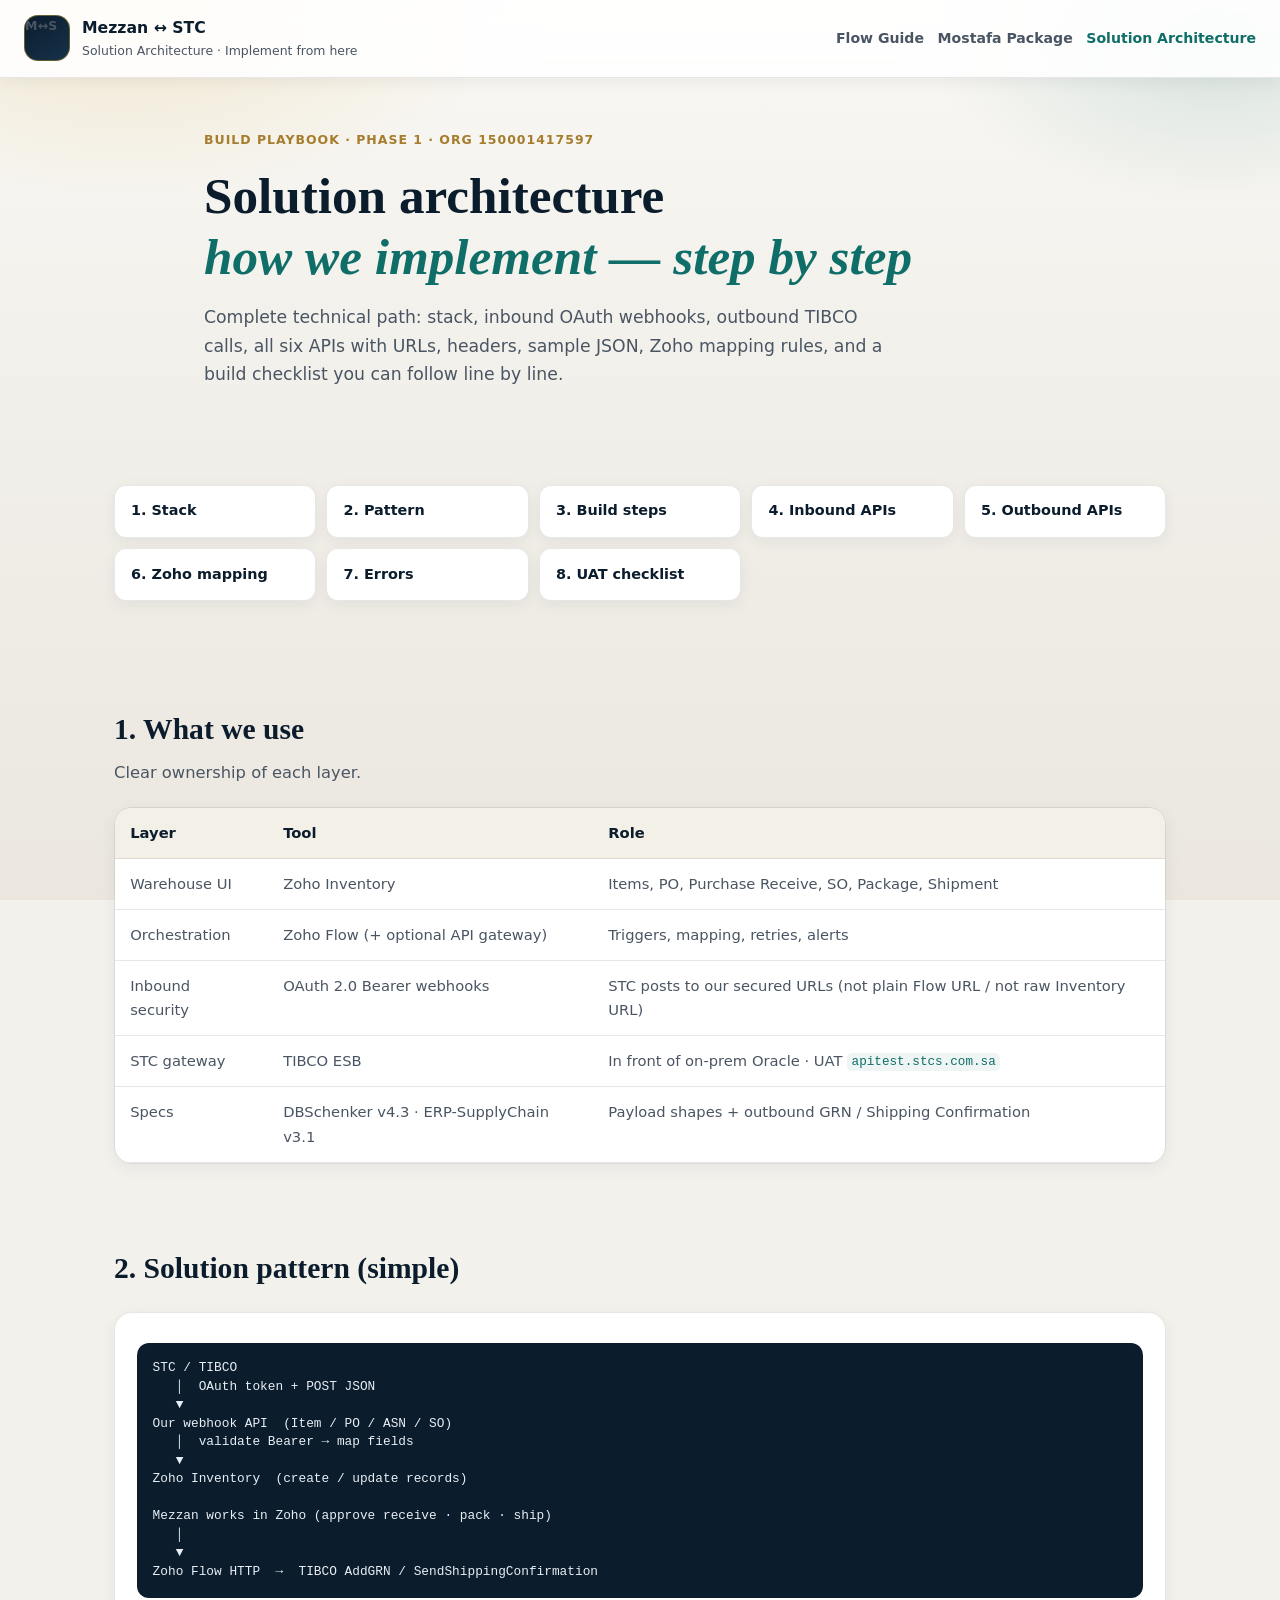
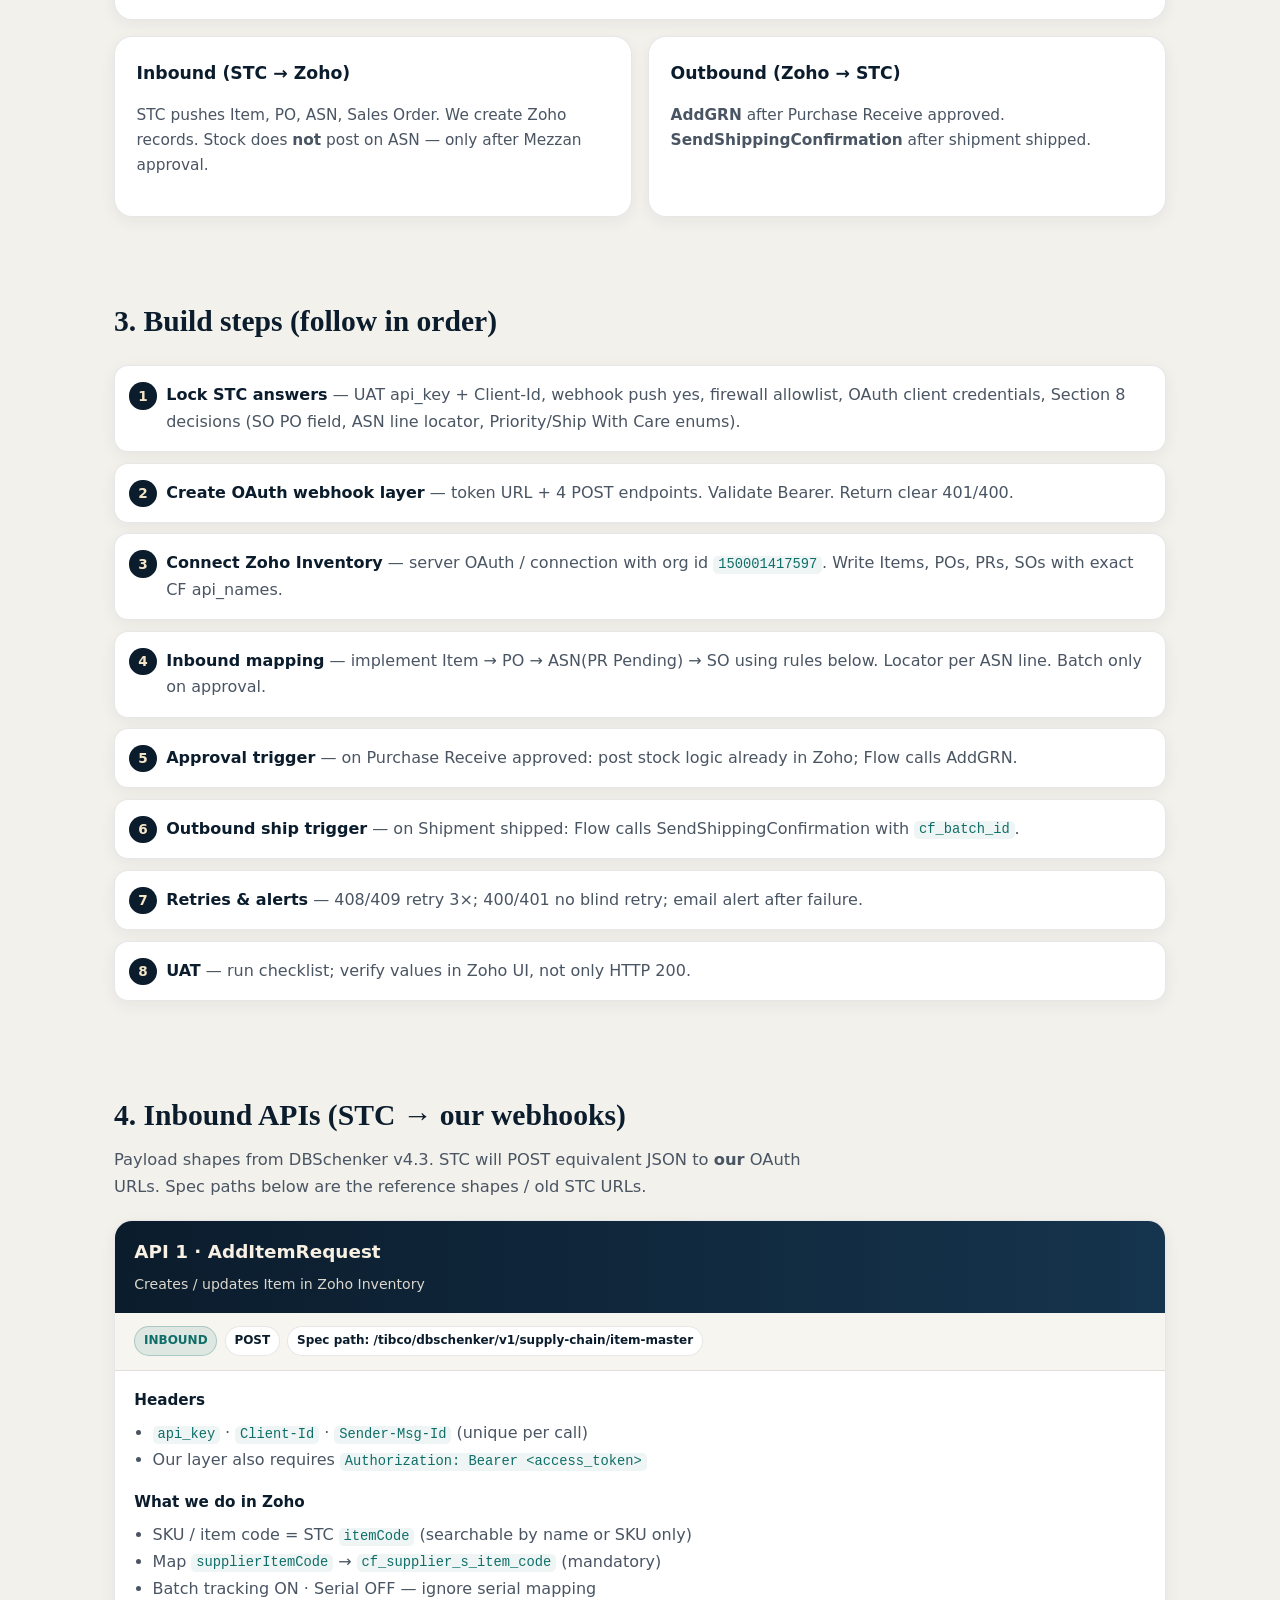
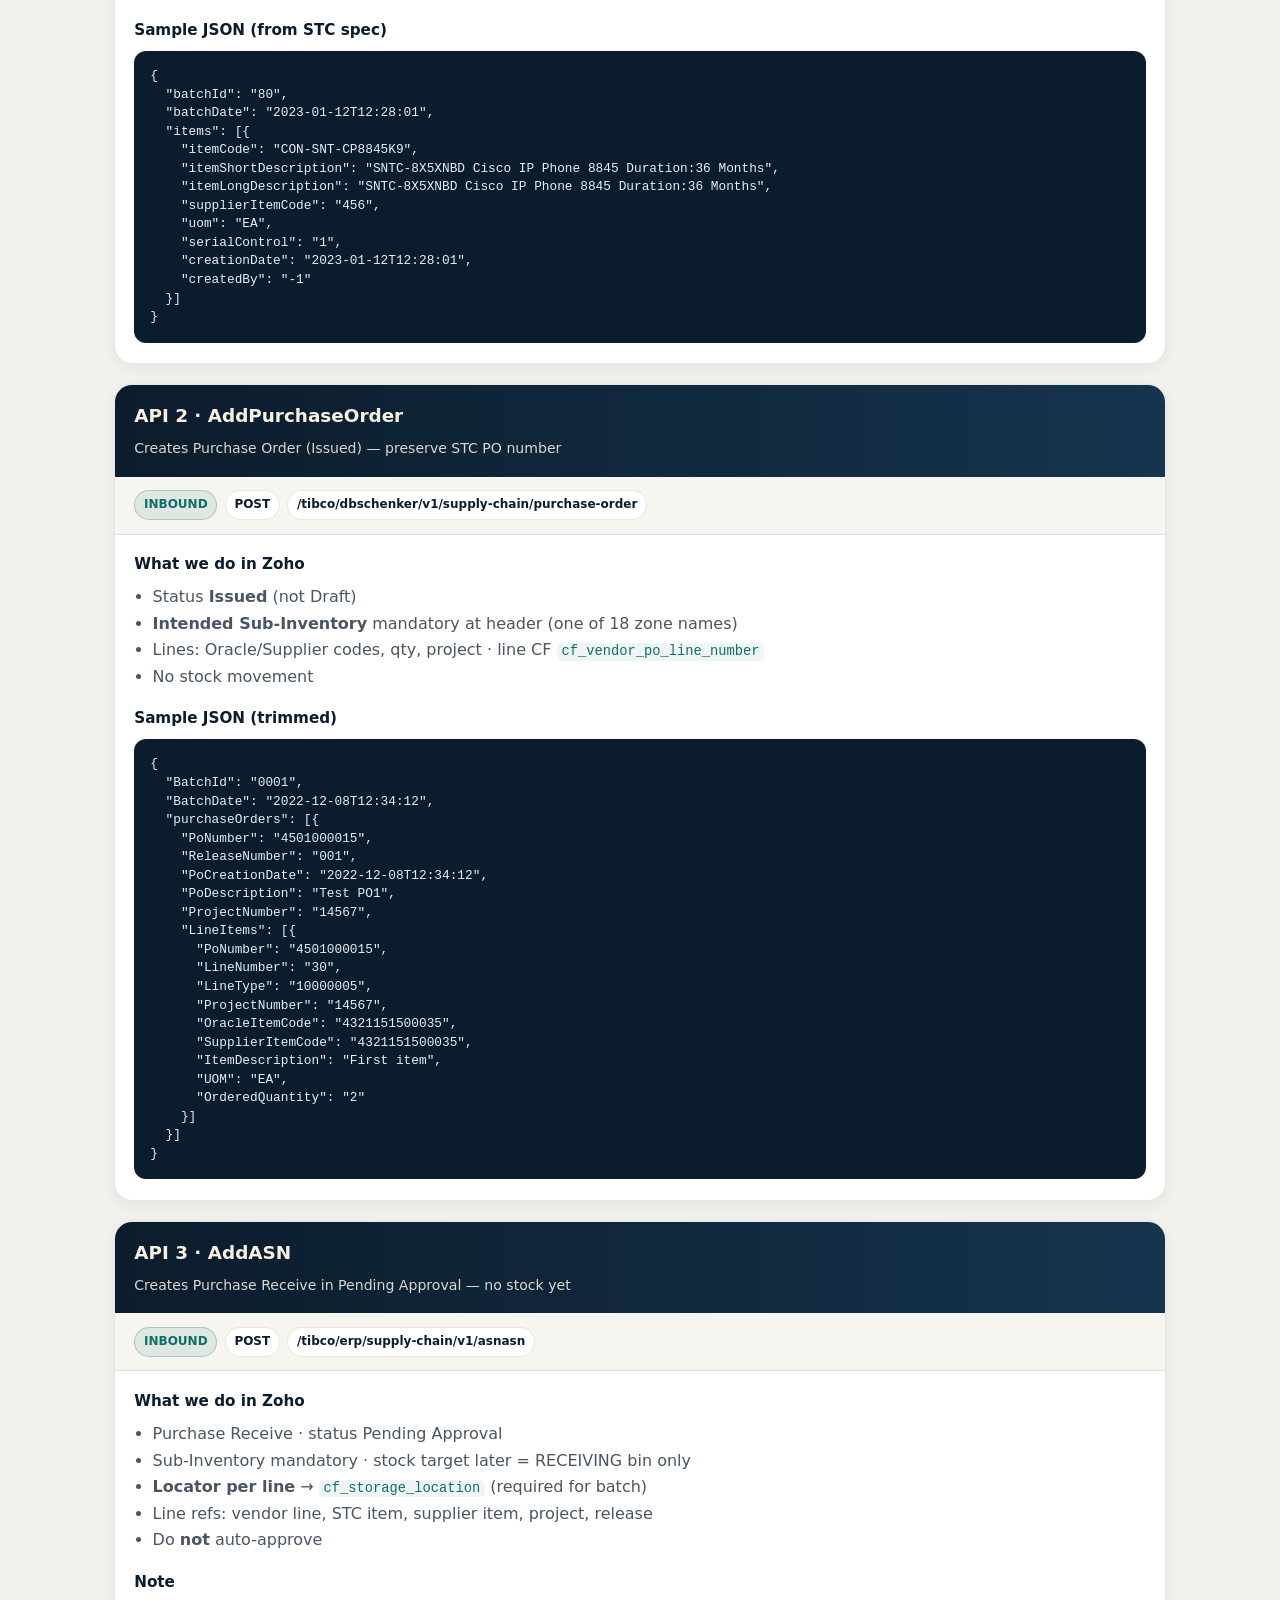
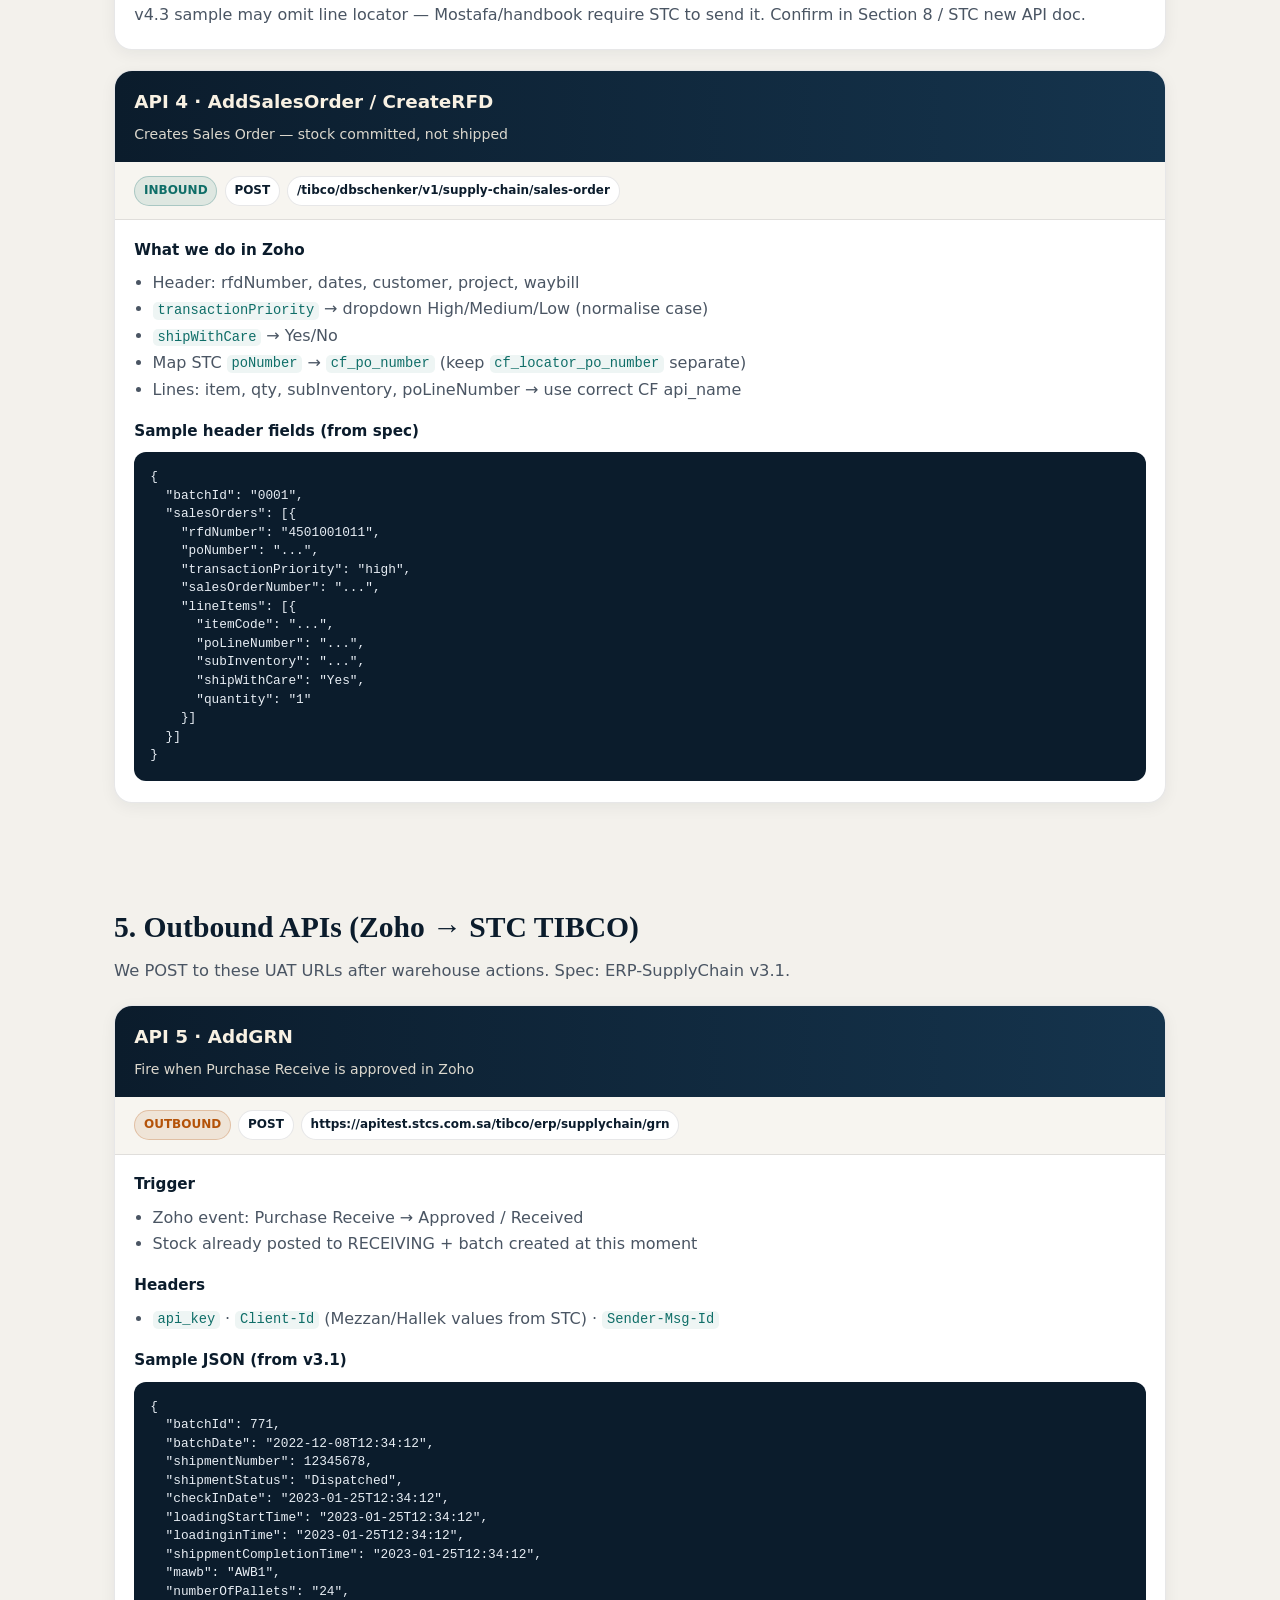
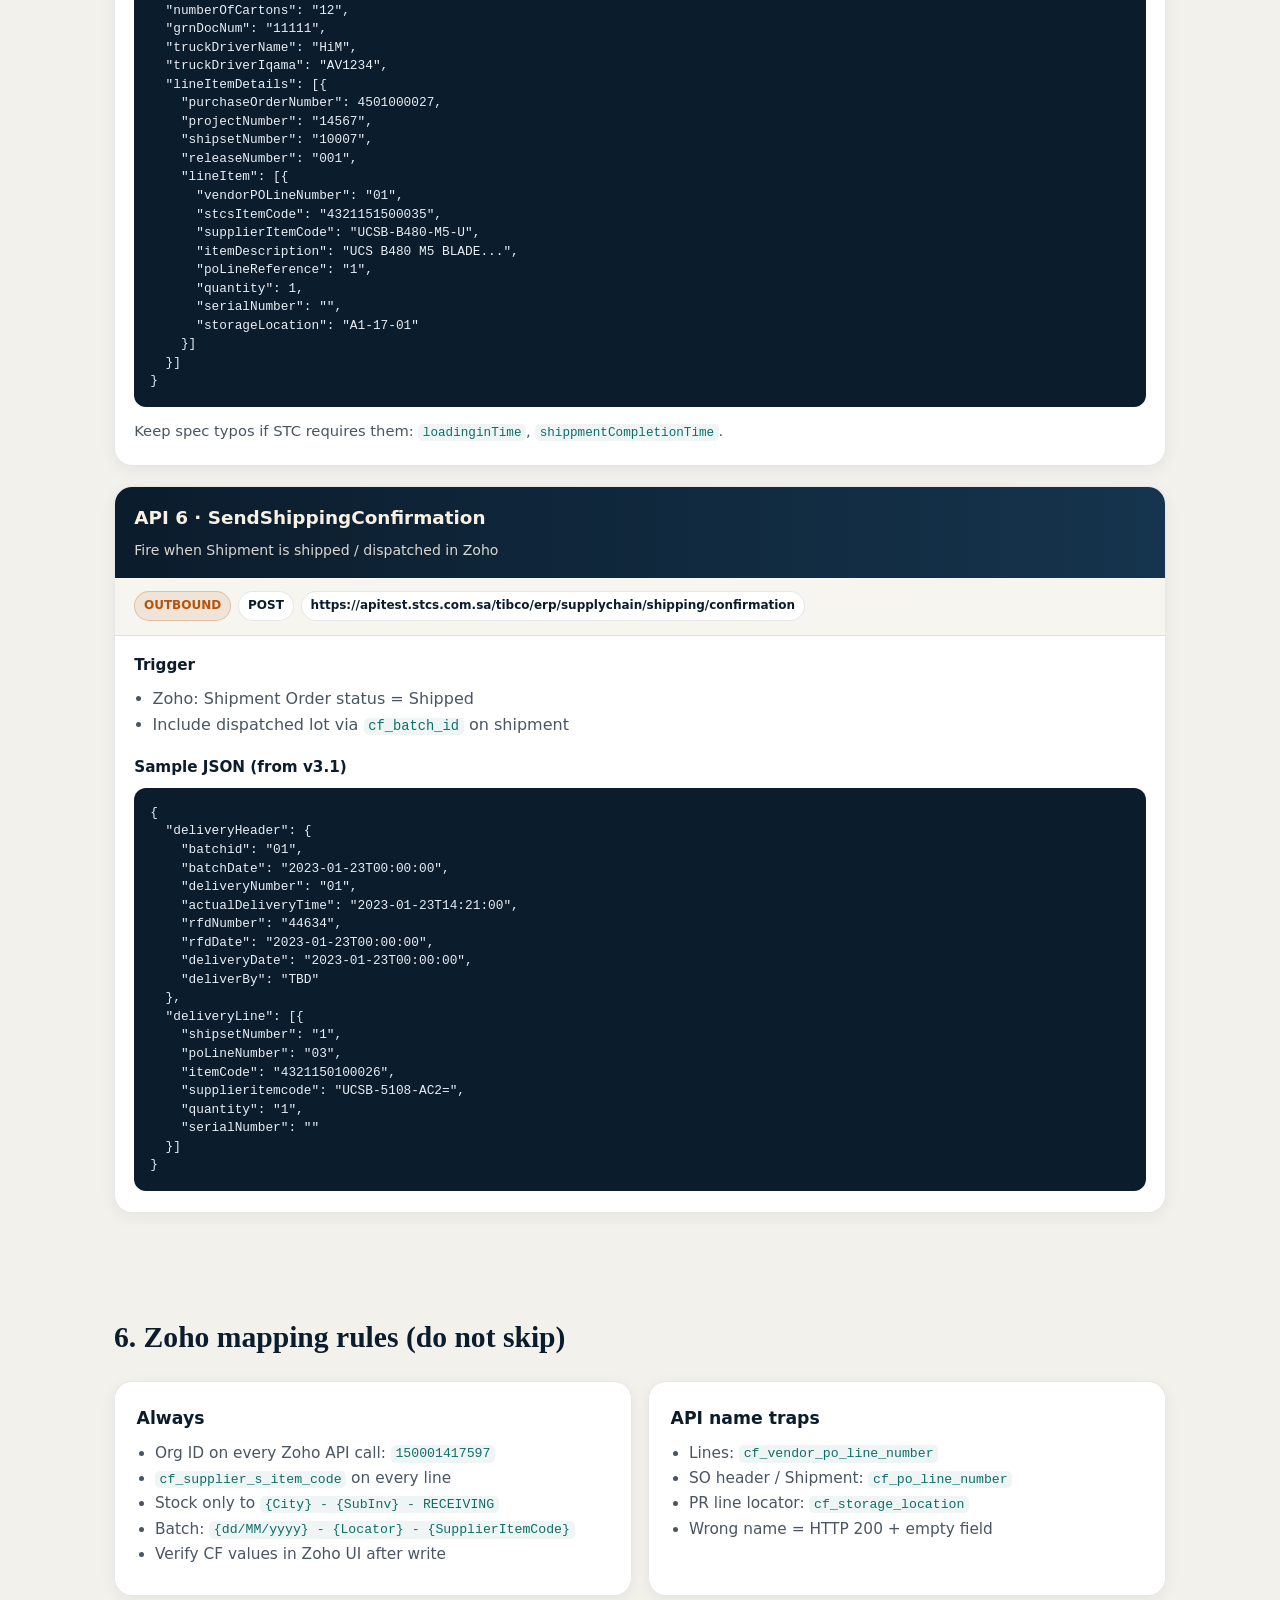
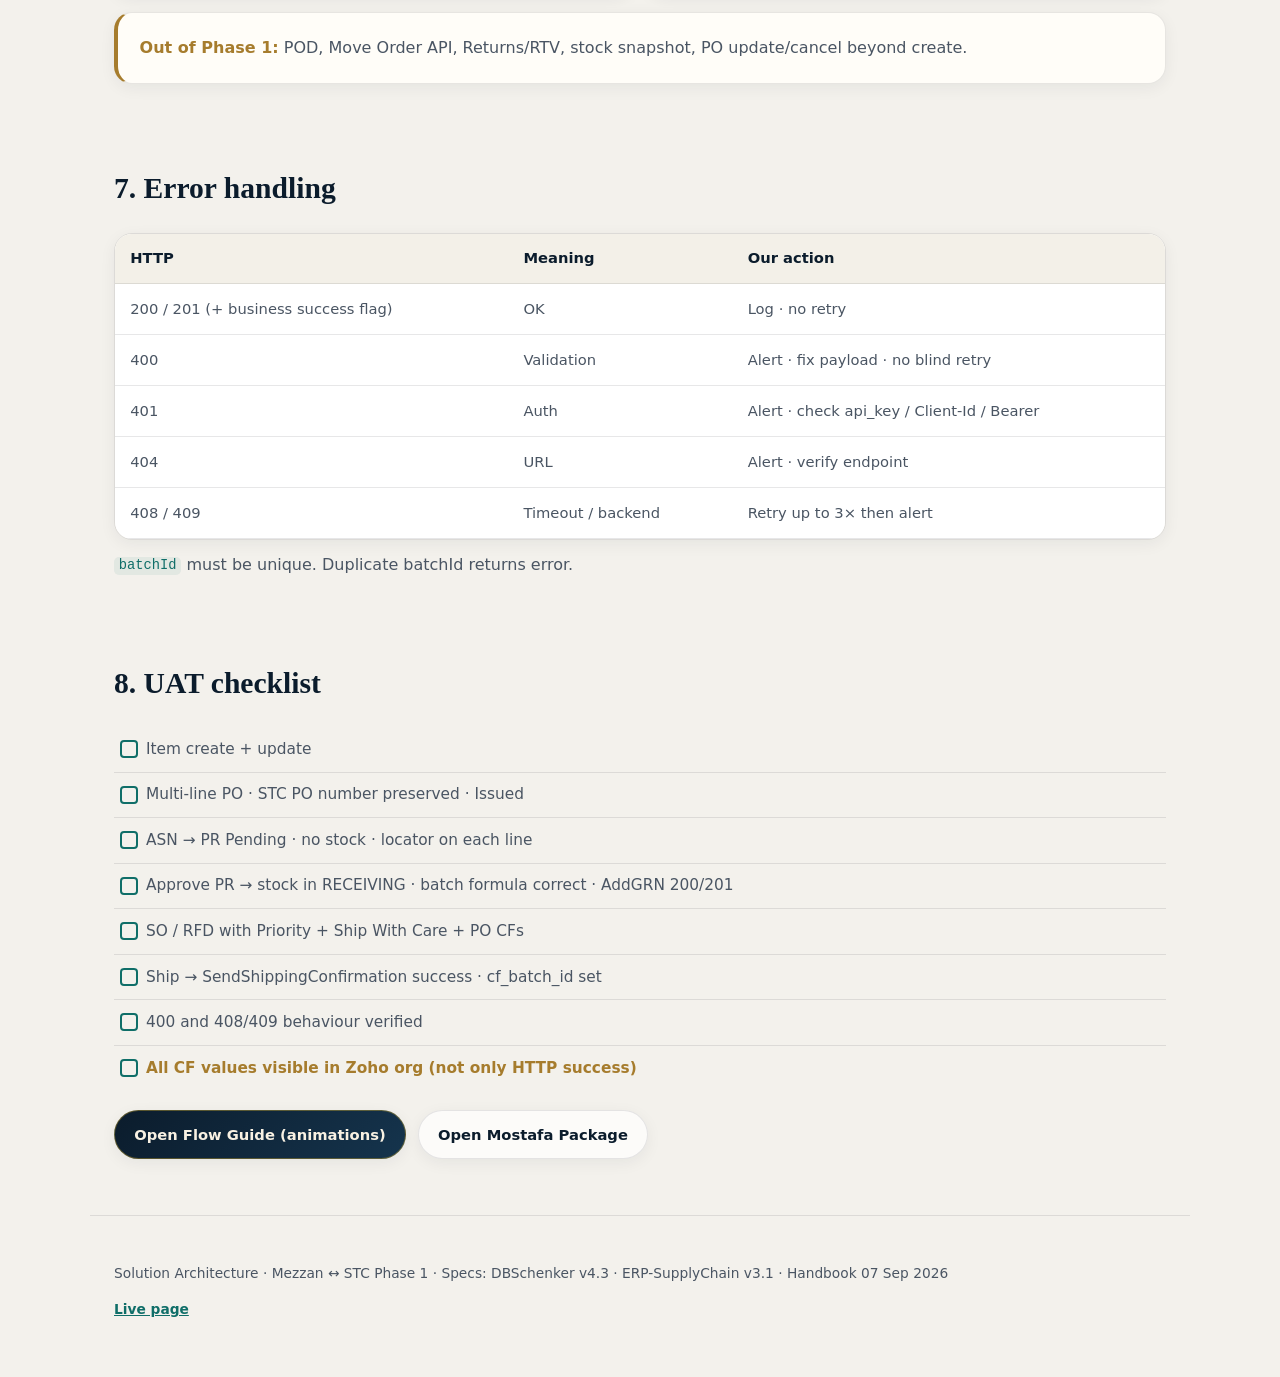
==== architecture.html @ ae5b6d01 "Refresh light luxury theme and add Solution Architecture implementation tab. Readable Segoe UI styli" ====
<!DOCTYPE html>
<html lang="en">
<head>
  <meta charset="UTF-8" />
  <meta name="viewport" content="width=device-width, initial-scale=1" />
  <title>Solution Architecture · Mezzan ↔ STC</title>
  <link rel="stylesheet" href="css/styles.css" />
</head>
<body>
  <div class="bg-grid" aria-hidden="true"></div>
  <div class="bg-glow" aria-hidden="true"></div>

  <header class="site-header">
    <div class="brand">
      <span class="brand-mark">M↔S</span>
      <div>
        <strong>Mezzan ↔ STC</strong>
        <span>Solution Architecture · Implement from here</span>
      </div>
    </div>
    <nav class="nav">
      <a href="index.html">Flow Guide</a>
      <a href="mostafa.html">Mostafa Package</a>
      <a href="architecture.html" class="nav-active">Solution Architecture</a>
    </nav>
  </header>

  <main>
    <section class="hero">
      <p class="eyebrow">Build playbook · Phase 1 · Org 150001417597</p>
      <h1>Solution architecture<br /><em>how we implement — step by step</em></h1>
      <p class="lede">
        Complete technical path: stack, inbound OAuth webhooks, outbound TIBCO calls, all six APIs with URLs,
        headers, sample JSON, Zoho mapping rules, and a build checklist you can follow line by line.
      </p>
    </section>

    <section class="panel">
      <nav class="arch-toc" aria-label="Architecture sections">
        <a href="#stack">1. Stack</a>
        <a href="#pattern">2. Pattern</a>
        <a href="#build">3. Build steps</a>
        <a href="#inbound-apis">4. Inbound APIs</a>
        <a href="#outbound-apis">5. Outbound APIs</a>
        <a href="#mapping">6. Zoho mapping</a>
        <a href="#errors">7. Errors</a>
        <a href="#uat">8. UAT checklist</a>
      </nav>
    </section>

    <section class="panel" id="stack">
      <div class="section-head">
        <h2>1. What we use</h2>
        <p>Clear ownership of each layer.</p>
      </div>
      <div class="table-wrap">
        <table>
          <thead>
            <tr><th>Layer</th><th>Tool</th><th>Role</th></tr>
          </thead>
          <tbody>
            <tr><td>Warehouse UI</td><td>Zoho Inventory</td><td>Items, PO, Purchase Receive, SO, Package, Shipment</td></tr>
            <tr><td>Orchestration</td><td>Zoho Flow (+ optional API gateway)</td><td>Triggers, mapping, retries, alerts</td></tr>
            <tr><td>Inbound security</td><td>OAuth 2.0 Bearer webhooks</td><td>STC posts to our secured URLs (not plain Flow URL / not raw Inventory URL)</td></tr>
            <tr><td>STC gateway</td><td>TIBCO ESB</td><td>In front of on‑prem Oracle · UAT <code>apitest.stcs.com.sa</code></td></tr>
            <tr><td>Specs</td><td>DBSchenker v4.3 · ERP-SupplyChain v3.1</td><td>Payload shapes + outbound GRN / Shipping Confirmation</td></tr>
          </tbody>
        </table>
      </div>
    </section>

    <section class="panel" id="pattern">
      <div class="section-head">
        <h2>2. Solution pattern (simple)</h2>
      </div>
      <div class="arch-box">
        <pre class="json" style="background:#0b1c2c">STC / TIBCO
   │  OAuth token + POST JSON
   ▼
Our webhook API  (Item / PO / ASN / SO)
   │  validate Bearer → map fields
   ▼
Zoho Inventory  (create / update records)

Mezzan works in Zoho (approve receive · pack · ship)
   │
   ▼
Zoho Flow HTTP  →  TIBCO AddGRN / SendShippingConfirmation</pre>
      </div>
      <div class="cards two" style="margin-top:1rem">
        <article class="card">
          <h3>Inbound (STC → Zoho)</h3>
          <p>STC pushes Item, PO, ASN, Sales Order. We create Zoho records. Stock does <strong>not</strong> post on ASN — only after Mezzan approval.</p>
        </article>
        <article class="card">
          <h3>Outbound (Zoho → STC)</h3>
          <p><strong>AddGRN</strong> after Purchase Receive approved. <strong>SendShippingConfirmation</strong> after shipment shipped.</p>
        </article>
      </div>
    </section>

    <section class="panel" id="build">
      <div class="section-head">
        <h2>3. Build steps (follow in order)</h2>
      </div>
      <ol class="step-build">
        <li><strong>Lock STC answers</strong> — UAT api_key + Client-Id, webhook push yes, firewall allowlist, OAuth client credentials, Section 8 decisions (SO PO field, ASN line locator, Priority/Ship With Care enums).</li>
        <li><strong>Create OAuth webhook layer</strong> — token URL + 4 POST endpoints. Validate Bearer. Return clear 401/400.</li>
        <li><strong>Connect Zoho Inventory</strong> — server OAuth / connection with org id <code>150001417597</code>. Write Items, POs, PRs, SOs with exact CF api_names.</li>
        <li><strong>Inbound mapping</strong> — implement Item → PO → ASN(PR Pending) → SO using rules below. Locator per ASN line. Batch only on approval.</li>
        <li><strong>Approval trigger</strong> — on Purchase Receive approved: post stock logic already in Zoho; Flow calls AddGRN.</li>
        <li><strong>Outbound ship trigger</strong> — on Shipment shipped: Flow calls SendShippingConfirmation with <code>cf_batch_id</code>.</li>
        <li><strong>Retries &amp; alerts</strong> — 408/409 retry 3×; 400/401 no blind retry; email alert after failure.</li>
        <li><strong>UAT</strong> — run checklist; verify values in Zoho UI, not only HTTP 200.</li>
      </ol>
    </section>

    <section class="panel" id="inbound-apis">
      <div class="section-head">
        <h2>4. Inbound APIs (STC → our webhooks)</h2>
        <p>Payload shapes from DBSchenker v4.3. STC will POST equivalent JSON to <strong>our</strong> OAuth URLs. Spec paths below are the reference shapes / old STC URLs.</p>
      </div>

      <!-- ITEM -->
      <article class="api-block" id="api-item">
        <header>
          <h3>API 1 · AddItemRequest</h3>
          <p>Creates / updates Item in Zoho Inventory</p>
        </header>
        <div class="api-meta">
          <span class="chip in">INBOUND</span>
          <span class="chip">POST</span>
          <span class="chip">Spec path: /tibco/dbschenker/v1/supply-chain/item-master</span>
        </div>
        <div class="api-body">
          <h4>Headers</h4>
          <ul>
            <li><code>api_key</code> · <code>Client-Id</code> · <code>Sender-Msg-Id</code> (unique per call)</li>
            <li>Our layer also requires <code>Authorization: Bearer &lt;access_token&gt;</code></li>
          </ul>
          <h4>What we do in Zoho</h4>
          <ul>
            <li>SKU / item code = STC <code>itemCode</code> (searchable by name or SKU only)</li>
            <li>Map <code>supplierItemCode</code> → <code>cf_supplier_s_item_code</code> (mandatory)</li>
            <li>Batch tracking ON · Serial OFF — ignore serial mapping</li>
          </ul>
          <h4>Sample JSON (from STC spec)</h4>
          <pre class="json">{
  "batchId": "80",
  "batchDate": "2023-01-12T12:28:01",
  "items": [{
    "itemCode": "CON-SNT-CP8845K9",
    "itemShortDescription": "SNTC-8X5XNBD Cisco IP Phone 8845 Duration:36 Months",
    "itemLongDescription": "SNTC-8X5XNBD Cisco IP Phone 8845 Duration:36 Months",
    "supplierItemCode": "456",
    "uom": "EA",
    "serialControl": "1",
    "creationDate": "2023-01-12T12:28:01",
    "createdBy": "-1"
  }]
}</pre>
        </div>
      </article>

      <!-- PO -->
      <article class="api-block" id="api-po">
        <header>
          <h3>API 2 · AddPurchaseOrder</h3>
          <p>Creates Purchase Order (Issued) — preserve STC PO number</p>
        </header>
        <div class="api-meta">
          <span class="chip in">INBOUND</span>
          <span class="chip">POST</span>
          <span class="chip">/tibco/dbschenker/v1/supply-chain/purchase-order</span>
        </div>
        <div class="api-body">
          <h4>What we do in Zoho</h4>
          <ul>
            <li>Status <strong>Issued</strong> (not Draft)</li>
            <li><strong>Intended Sub-Inventory</strong> mandatory at header (one of 18 zone names)</li>
            <li>Lines: Oracle/Supplier codes, qty, project · line CF <code>cf_vendor_po_line_number</code></li>
            <li>No stock movement</li>
          </ul>
          <h4>Sample JSON (trimmed)</h4>
          <pre class="json">{
  "BatchId": "0001",
  "BatchDate": "2022-12-08T12:34:12",
  "purchaseOrders": [{
    "PoNumber": "4501000015",
    "ReleaseNumber": "001",
    "PoCreationDate": "2022-12-08T12:34:12",
    "PoDescription": "Test PO1",
    "ProjectNumber": "14567",
    "LineItems": [{
      "PoNumber": "4501000015",
      "LineNumber": "30",
      "LineType": "10000005",
      "ProjectNumber": "14567",
      "OracleItemCode": "4321151500035",
      "SupplierItemCode": "4321151500035",
      "ItemDescription": "First item",
      "UOM": "EA",
      "OrderedQuantity": "2"
    }]
  }]
}</pre>
        </div>
      </article>

      <!-- ASN -->
      <article class="api-block" id="api-asn">
        <header>
          <h3>API 3 · AddASN</h3>
          <p>Creates Purchase Receive in Pending Approval — no stock yet</p>
        </header>
        <div class="api-meta">
          <span class="chip in">INBOUND</span>
          <span class="chip">POST</span>
          <span class="chip">/tibco/erp/supply-chain/v1/asnasn</span>
        </div>
        <div class="api-body">
          <h4>What we do in Zoho</h4>
          <ul>
            <li>Purchase Receive · status Pending Approval</li>
            <li>Sub-Inventory mandatory · stock target later = RECEIVING bin only</li>
            <li><strong>Locator per line</strong> → <code>cf_storage_location</code> (required for batch)</li>
            <li>Line refs: vendor line, STC item, supplier item, project, release</li>
            <li>Do <strong>not</strong> auto-approve</li>
          </ul>
          <h4>Note</h4>
          <p style="color:var(--muted);margin:0">v4.3 sample may omit line locator — Mostafa/handbook require STC to send it. Confirm in Section 8 / STC new API doc.</p>
        </div>
      </article>

      <!-- SO -->
      <article class="api-block" id="api-so">
        <header>
          <h3>API 4 · AddSalesOrder / CreateRFD</h3>
          <p>Creates Sales Order — stock committed, not shipped</p>
        </header>
        <div class="api-meta">
          <span class="chip in">INBOUND</span>
          <span class="chip">POST</span>
          <span class="chip">/tibco/dbschenker/v1/supply-chain/sales-order</span>
        </div>
        <div class="api-body">
          <h4>What we do in Zoho</h4>
          <ul>
            <li>Header: rfdNumber, dates, customer, project, waybill</li>
            <li><code>transactionPriority</code> → dropdown High/Medium/Low (normalise case)</li>
            <li><code>shipWithCare</code> → Yes/No</li>
            <li>Map STC <code>poNumber</code> → <code>cf_po_number</code> (keep <code>cf_locator_po_number</code> separate)</li>
            <li>Lines: item, qty, subInventory, poLineNumber → use correct CF api_name</li>
          </ul>
          <h4>Sample header fields (from spec)</h4>
          <pre class="json">{
  "batchId": "0001",
  "salesOrders": [{
    "rfdNumber": "4501001011",
    "poNumber": "...",
    "transactionPriority": "high",
    "salesOrderNumber": "...",
    "lineItems": [{
      "itemCode": "...",
      "poLineNumber": "...",
      "subInventory": "...",
      "shipWithCare": "Yes",
      "quantity": "1"
    }]
  }]
}</pre>
        </div>
      </article>
    </section>

    <section class="panel" id="outbound-apis">
      <div class="section-head">
        <h2>5. Outbound APIs (Zoho → STC TIBCO)</h2>
        <p>We POST to these UAT URLs after warehouse actions. Spec: ERP-SupplyChain v3.1.</p>
      </div>

      <article class="api-block" id="api-grn">
        <header>
          <h3>API 5 · AddGRN</h3>
          <p>Fire when Purchase Receive is approved in Zoho</p>
        </header>
        <div class="api-meta">
          <span class="chip out">OUTBOUND</span>
          <span class="chip">POST</span>
          <span class="chip">https://apitest.stcs.com.sa/tibco/erp/supplychain/grn</span>
        </div>
        <div class="api-body">
          <h4>Trigger</h4>
          <ul>
            <li>Zoho event: Purchase Receive → Approved / Received</li>
            <li>Stock already posted to RECEIVING + batch created at this moment</li>
          </ul>
          <h4>Headers</h4>
          <ul>
            <li><code>api_key</code> · <code>Client-Id</code> (Mezzan/Hallek values from STC) · <code>Sender-Msg-Id</code></li>
          </ul>
          <h4>Sample JSON (from v3.1)</h4>
          <pre class="json">{
  "batchId": 771,
  "batchDate": "2022-12-08T12:34:12",
  "shipmentNumber": 12345678,
  "shipmentStatus": "Dispatched",
  "checkInDate": "2023-01-25T12:34:12",
  "loadingStartTime": "2023-01-25T12:34:12",
  "loadinginTime": "2023-01-25T12:34:12",
  "shippmentCompletionTime": "2023-01-25T12:34:12",
  "mawb": "AWB1",
  "numberOfPallets": "24",
  "numberOfCartons": "12",
  "grnDocNum": "11111",
  "truckDriverName": "HiM",
  "truckDriverIqama": "AV1234",
  "lineItemDetails": [{
    "purchaseOrderNumber": 4501000027,
    "projectNumber": "14567",
    "shipsetNumber": "10007",
    "releaseNumber": "001",
    "lineItem": [{
      "vendorPOLineNumber": "01",
      "stcsItemCode": "4321151500035",
      "supplierItemCode": "UCSB-B480-M5-U",
      "itemDescription": "UCS B480 M5 BLADE...",
      "poLineReference": "1",
      "quantity": 1,
      "serialNumber": "",
      "storageLocation": "A1-17-01"
    }]
  }]
}</pre>
          <p style="color:var(--muted);margin:0.75rem 0 0;font-size:0.92rem">Keep spec typos if STC requires them: <code>loadinginTime</code>, <code>shippmentCompletionTime</code>.</p>
        </div>
      </article>

      <article class="api-block" id="api-ship">
        <header>
          <h3>API 6 · SendShippingConfirmation</h3>
          <p>Fire when Shipment is shipped / dispatched in Zoho</p>
        </header>
        <div class="api-meta">
          <span class="chip out">OUTBOUND</span>
          <span class="chip">POST</span>
          <span class="chip">https://apitest.stcs.com.sa/tibco/erp/supplychain/shipping/confirmation</span>
        </div>
        <div class="api-body">
          <h4>Trigger</h4>
          <ul>
            <li>Zoho: Shipment Order status = Shipped</li>
            <li>Include dispatched lot via <code>cf_batch_id</code> on shipment</li>
          </ul>
          <h4>Sample JSON (from v3.1)</h4>
          <pre class="json">{
  "deliveryHeader": {
    "batchid": "01",
    "batchDate": "2023-01-23T00:00:00",
    "deliveryNumber": "01",
    "actualDeliveryTime": "2023-01-23T14:21:00",
    "rfdNumber": "44634",
    "rfdDate": "2023-01-23T00:00:00",
    "deliveryDate": "2023-01-23T00:00:00",
    "deliverBy": "TBD"
  },
  "deliveryLine": [{
    "shipsetNumber": "1",
    "poLineNumber": "03",
    "itemCode": "4321150100026",
    "supplieritemcode": "UCSB-5108-AC2=",
    "quantity": "1",
    "serialNumber": ""
  }]
}</pre>
        </div>
      </article>
    </section>

    <section class="panel" id="mapping">
      <div class="section-head">
        <h2>6. Zoho mapping rules (do not skip)</h2>
      </div>
      <div class="cards two">
        <article class="card">
          <h3>Always</h3>
          <ul>
            <li>Org ID on every Zoho API call: <code>150001417597</code></li>
            <li><code>cf_supplier_s_item_code</code> on every line</li>
            <li>Stock only to <code>{City} - {SubInv} - RECEIVING</code></li>
            <li>Batch: <code>{dd/MM/yyyy} - {Locator} - {SupplierItemCode}</code></li>
            <li>Verify CF values in Zoho UI after write</li>
          </ul>
        </article>
        <article class="card">
          <h3>API name traps</h3>
          <ul>
            <li>Lines: <code>cf_vendor_po_line_number</code></li>
            <li>SO header / Shipment: <code>cf_po_line_number</code></li>
            <li>PR line locator: <code>cf_storage_location</code></li>
            <li>Wrong name = HTTP 200 + empty field</li>
          </ul>
        </article>
      </div>
      <div class="callout" style="margin-top:1rem">
        <strong>Out of Phase 1:</strong> POD, Move Order API, Returns/RTV, stock snapshot, PO update/cancel beyond create.
      </div>
    </section>

    <section class="panel" id="errors">
      <div class="section-head">
        <h2>7. Error handling</h2>
      </div>
      <div class="table-wrap">
        <table>
          <thead>
            <tr><th>HTTP</th><th>Meaning</th><th>Our action</th></tr>
          </thead>
          <tbody>
            <tr><td>200 / 201 (+ business success flag)</td><td>OK</td><td>Log · no retry</td></tr>
            <tr><td>400</td><td>Validation</td><td>Alert · fix payload · no blind retry</td></tr>
            <tr><td>401</td><td>Auth</td><td>Alert · check api_key / Client-Id / Bearer</td></tr>
            <tr><td>404</td><td>URL</td><td>Alert · verify endpoint</td></tr>
            <tr><td>408 / 409</td><td>Timeout / backend</td><td>Retry up to 3× then alert</td></tr>
          </tbody>
        </table>
      </div>
      <p style="color:var(--muted);margin:0.75rem 0 0"><code>batchId</code> must be unique. Duplicate batchId returns error.</p>
    </section>

    <section class="panel" id="uat">
      <div class="section-head">
        <h2>8. UAT checklist</h2>
      </div>
      <ul class="checks">
        <li>Item create + update</li>
        <li>Multi-line PO · STC PO number preserved · Issued</li>
        <li>ASN → PR Pending · no stock · locator on each line</li>
        <li>Approve PR → stock in RECEIVING · batch formula correct · AddGRN 200/201</li>
        <li>SO / RFD with Priority + Ship With Care + PO CFs</li>
        <li>Ship → SendShippingConfirmation success · cf_batch_id set</li>
        <li>400 and 408/409 behaviour verified</li>
        <li>All CF values visible in Zoho org (not only HTTP success)</li>
      </ul>
      <div class="hero-actions" style="margin-top:1.25rem">
        <a class="btn primary" href="index.html">Open Flow Guide (animations)</a>
        <a class="btn ghost" href="mostafa.html">Open Mostafa Package</a>
      </div>
    </section>

    <footer class="site-footer">
      <p>Solution Architecture · Mezzan ↔ STC Phase 1 · Specs: DBSchenker v4.3 · ERP-SupplyChain v3.1 · Handbook 07 Sep 2026</p>
      <p><a href="https://mezzan-stc-flow-guide.vercel.app/architecture.html">Live page</a></p>
    </footer>
  </main>
</body>
</html>
---- css/styles.css ----
:root {
  --bg: #f3f1ec;
  --bg-deep: #e8e4db;
  --panel: #ffffff;
  --card: #ffffff;
  --line: rgba(20, 28, 36, 0.1);
  --text: #141a22;
  --muted: #4a5563;
  --ink: #0b1c2c;
  --gold: #a67c2d;
  --gold-soft: #c9a227;
  --teal: #0f6e68;
  --teal-bright: #15807a;
  --ok: #1b7a4a;
  --warn: #b42318;
  --orange: #b45309;
  --shadow: 0 12px 40px rgba(11, 28, 44, 0.08);
  --shadow-sm: 0 4px 16px rgba(11, 28, 44, 0.06);
  --radius: 18px;
  /* Cursor-like UI + readable body; serif for luxury titles */
  --font: "Segoe UI", "Segoe UI Variable", "Helvetica Neue", system-ui, -apple-system, sans-serif;
  --serif: "Georgia", "Times New Roman", "Segoe UI Semibold", serif;
  --mono: "Cascadia Code", "Consolas", "Segoe UI Mono", ui-monospace, monospace;
}

* { box-sizing: border-box; }
html { scroll-behavior: smooth; }
body {
  margin: 0;
  font-family: var(--font);
  color: var(--text);
  background: var(--bg);
  line-height: 1.65;
  font-size: 16px;
  min-height: 100vh;
  -webkit-font-smoothing: antialiased;
}

.bg-grid {
  position: fixed; inset: 0; pointer-events: none; z-index: 0;
  background-image:
    linear-gradient(rgba(15, 110, 104, 0.04) 1px, transparent 1px),
    linear-gradient(90deg, rgba(15, 110, 104, 0.04) 1px, transparent 1px);
  background-size: 56px 56px;
  mask-image: radial-gradient(ellipse at 50% 0%, black 10%, transparent 65%);
}
.bg-glow {
  position: fixed; inset: 0; pointer-events: none; z-index: 0;
  background:
    radial-gradient(ellipse 55% 40% at 10% 0%, rgba(201, 162, 39, 0.18), transparent 55%),
    radial-gradient(ellipse 45% 35% at 95% 5%, rgba(15, 110, 104, 0.14), transparent 50%),
    linear-gradient(180deg, #faf8f4 0%, var(--bg) 35%, #ebe7df 100%);
}

.site-header, main, .site-footer { position: relative; z-index: 1; }

.site-header {
  display: flex; align-items: center; justify-content: space-between;
  gap: 1rem; flex-wrap: wrap;
  padding: 0.95rem 1.5rem;
  border-bottom: 1px solid var(--line);
  background: rgba(255, 255, 255, 0.88);
  backdrop-filter: blur(14px);
  position: sticky; top: 0; z-index: 20;
  box-shadow: var(--shadow-sm);
}
.brand { display: flex; align-items: center; gap: 0.75rem; }
.brand-mark {
  width: 46px; height: 46px; border-radius: 14px;
  display: grid; place-items: center;
  background: linear-gradient(145deg, var(--ink), #16324a);
  color: #f5e6c8;
  border: 1px solid rgba(201, 162, 39, 0.45);
  font-weight: 700; font-size: 0.72rem; letter-spacing: 0.02em;
}
.brand strong { display: block; font-size: 0.98rem; color: var(--ink); }
.brand span { display: block; font-size: 0.78rem; color: var(--muted); }
.nav { display: flex; flex-wrap: wrap; gap: 0.3rem 0.85rem; }
.nav a {
  color: var(--muted); text-decoration: none; font-size: 0.88rem; font-weight: 600;
}
.nav a:hover, .nav a.nav-active { color: var(--teal); }

.hero {
  max-width: 920px; margin: 0 auto;
  padding: 3.25rem 1.5rem 2rem;
}
.eyebrow {
  color: var(--gold); font-size: 0.78rem; font-weight: 700;
  letter-spacing: 0.08em; text-transform: uppercase; margin: 0 0 1rem;
}
.hero h1 {
  font-family: var(--serif);
  font-size: clamp(2.05rem, 4.4vw, 3.2rem);
  font-weight: 600; line-height: 1.18; margin: 0 0 1rem;
  color: var(--ink);
}
.hero h1 em {
  font-style: italic;
  color: var(--teal);
}
.lede {
  color: var(--muted); font-size: 1.08rem; max-width: 62ch; margin: 0 0 1.5rem;
}
.hero-actions { display: flex; flex-wrap: wrap; gap: 0.75rem; }

.btn {
  appearance: none; border: 1px solid var(--line);
  background: #fff; color: var(--ink);
  padding: 0.7rem 1.2rem; border-radius: 999px;
  font: inherit; font-weight: 650; font-size: 0.92rem;
  cursor: pointer; text-decoration: none; display: inline-flex; align-items: center;
  box-shadow: var(--shadow-sm);
  transition: transform 0.15s ease, box-shadow 0.15s ease, border-color 0.15s ease;
}
.btn:hover { transform: translateY(-1px); box-shadow: var(--shadow); border-color: rgba(15, 110, 104, 0.35); }
.btn.primary {
  background: linear-gradient(135deg, var(--ink), #15344d);
  color: #f8f1e3;
  border-color: rgba(201, 162, 39, 0.4);
}
.btn.ghost { background: rgba(255,255,255,0.7); }

.panel {
  max-width: 1100px; margin: 0 auto 2rem;
  padding: 1.5rem;
}
.section-head { margin-bottom: 1.25rem; }
.section-head h2 {
  font-family: var(--serif); font-size: 1.85rem; margin: 0 0 0.4rem; color: var(--ink);
}
.section-head p { margin: 0; color: var(--muted); max-width: 70ch; font-size: 1.02rem; }

.stage, .player, .card, .resolve-box, .callout, .batch-box, .check-list, .path-steps, .arch-box {
  background: var(--panel);
  border: 1px solid var(--line);
  border-radius: var(--radius);
  padding: 1.35rem;
  box-shadow: var(--shadow-sm);
}

.flow-svg { width: 100%; height: auto; display: block; }
.node { fill: #ffffff; stroke: rgba(15, 110, 104, 0.45); stroke-width: 1.8; }
.node.zoho { stroke: rgba(166, 124, 45, 0.55); }
.node-title { fill: var(--ink); font-size: 22px; font-weight: 700; font-family: var(--font); }
.node-sub { fill: var(--muted); font-size: 13px; font-family: var(--font); }
.wire {
  fill: none; stroke-width: 3; stroke-linecap: round;
  stroke-dasharray: 8 10;
  animation: dash 1.2s linear infinite;
}
.out-wire { stroke: #b45309; }
@keyframes dash { to { stroke-dashoffset: -36; } }
.path-label { fill: var(--teal); font-size: 12px; font-family: var(--font); font-weight: 700; }
.path-label.out { fill: var(--orange); }
.packet { fill: var(--gold-soft); filter: drop-shadow(0 0 5px rgba(201, 162, 39, 0.55)); }
.packet-out { fill: var(--orange); }
.legend {
  display: flex; flex-wrap: wrap; gap: 1rem; margin-top: 0.75rem;
  color: var(--muted); font-size: 0.9rem; font-weight: 500;
}
.dot {
  display: inline-block; width: 10px; height: 10px; border-radius: 50%; margin-right: 0.4rem;
}
.dot.in { background: var(--teal); }
.dot.out { background: var(--orange); }

.cards { display: grid; gap: 1rem; margin-top: 1rem; }
.cards.two { grid-template-columns: repeat(auto-fit, minmax(260px, 1fr)); }
.cards.three { grid-template-columns: repeat(auto-fit, minmax(240px, 1fr)); }
.card h3 { margin: 0 0 0.5rem; font-size: 1.08rem; color: var(--ink); }
.card p, .card li { color: var(--muted); font-size: 0.96rem; }
.card ul, .card ol { padding-left: 1.15rem; margin: 0.4rem 0; }
.card .note { color: var(--gold); font-weight: 600; }
.card .warn { color: var(--warn); font-weight: 600; }
.card code, .mono, code {
  font-family: var(--mono);
  font-size: 0.86em;
  color: var(--teal);
  background: rgba(15, 110, 104, 0.07);
  padding: 0.1em 0.35em;
  border-radius: 5px;
}
.resolve-box { margin-top: 1rem; }
.resolve-box h3 { margin-top: 0; color: var(--ink); }
.resolve-box ol { margin: 0; padding-left: 1.2rem; color: var(--muted); }

.player { margin-top: 0.5rem; }
.player-toolbar {
  display: flex; flex-wrap: wrap; align-items: center; gap: 0.6rem;
  margin-bottom: 1rem;
}
.step-label {
  margin-left: auto; color: var(--gold); font-weight: 700; font-size: 0.92rem;
}

.flow-row {
  display: flex; flex-wrap: wrap; align-items: stretch; justify-content: center;
  gap: 0.5rem;
}
.flow-node {
  width: min(180px, 42vw);
  background: #faf9f6;
  border: 1px solid var(--line);
  border-radius: 14px;
  padding: 0.9rem;
  opacity: 0.55;
  transform: scale(0.96);
  transition: opacity 0.35s ease, transform 0.35s ease, border-color 0.35s ease, box-shadow 0.35s ease;
}
.flow-node.active {
  opacity: 1; transform: scale(1);
  border-color: rgba(15, 110, 104, 0.55);
  box-shadow: var(--shadow);
  background: #fff;
}
.flow-node.done { opacity: 0.9; border-color: rgba(27, 122, 74, 0.35); }
.flow-node.mezzan.active { border-color: rgba(166, 124, 45, 0.55); }
.flow-node.out.active { border-color: rgba(180, 83, 9, 0.5); }
.flow-node .badge {
  display: inline-grid; place-items: center;
  width: 24px; height: 24px; border-radius: 50%;
  background: var(--ink); color: #f5e6c8; font-size: 0.75rem; font-weight: 700; margin-bottom: 0.35rem;
}
.flow-node strong { display: block; font-size: 0.94rem; color: var(--ink); }
.flow-node small { color: var(--muted); font-size: 0.72rem; text-transform: uppercase; letter-spacing: 0.04em; font-weight: 650; }
.flow-node em { display: block; font-style: normal; color: var(--text); font-size: 0.84rem; margin-top: 0.35rem; }
.flow-node .stock { display: block; margin-top: 0.4rem; font-size: 0.78rem; color: var(--muted); font-weight: 600; }
.flow-node .stock.ok { color: var(--ok); }
.flow-arrow {
  align-self: center; color: var(--muted); font-size: 1.25rem; opacity: 0.4;
  transition: opacity 0.3s, color 0.3s;
}
.flow-arrow.active { opacity: 1; color: var(--teal); }

.anim-track { margin-top: 1.25rem; }
.mini-svg { width: 100%; height: 70px; }
.anim-caption { margin: 0.25rem 0 0; color: var(--muted); font-size: 0.95rem; text-align: center; font-weight: 500; }

.detail-grid { display: grid; gap: 0.75rem; margin-top: 1rem; }
.detail {
  display: none;
  background: #faf9f6;
  border: 1px solid var(--line);
  border-radius: 12px;
  padding: 1rem 1.15rem;
}
.detail.active { display: block; animation: fadeUp 0.35s ease; }
.detail h4 { margin: 0 0 0.4rem; color: var(--ink); }
.detail ul { margin: 0; padding-left: 1.1rem; color: var(--muted); }
@keyframes fadeUp {
  from { opacity: 0; transform: translateY(6px); }
  to { opacity: 1; transform: translateY(0); }
}

.callout {
  margin-top: 1rem;
  border-left: 4px solid var(--gold);
  color: var(--muted);
  background: #fffdf8;
}
.callout strong { color: var(--gold); }
.callout a { color: var(--teal); font-weight: 650; }

.approval-board {
  display: grid;
  grid-template-columns: 1fr auto 1fr auto 1fr auto 1fr;
  gap: 0.35rem;
  align-items: stretch;
}
@media (max-width: 900px) {
  .approval-board { grid-template-columns: 1fr; }
  .ap-pipe { height: 28px; width: 2px; margin: 0 auto; }
}
.ap-col {
  background: #faf9f6;
  border: 1px solid var(--line);
  border-radius: 14px;
  padding: 1rem;
  opacity: 0.5;
  transition: opacity 0.35s, border-color 0.35s, box-shadow 0.35s;
}
.ap-col.active {
  opacity: 1;
  border-color: rgba(166, 124, 45, 0.5);
  box-shadow: var(--shadow-sm);
  background: #fff;
}
.ap-col h4 { margin: 0 0 0.6rem; font-size: 0.92rem; color: var(--ink); }
.ap-col p { margin: 0.5rem 0 0; font-size: 0.84rem; color: var(--muted); }
.ticket {
  background: rgba(15, 110, 104, 0.08);
  border: 1px dashed rgba(15, 110, 104, 0.35);
  border-radius: 10px;
  padding: 0.75rem;
  font-weight: 700; font-size: 0.88rem;
  text-align: center; color: var(--ink);
}
.ticket span { display: block; font-weight: 500; color: var(--muted); font-size: 0.78rem; margin-top: 0.25rem; }
.ticket.soft { background: rgba(201, 162, 39, 0.1); border-color: rgba(166, 124, 45, 0.4); }
.ticket.ok { background: rgba(27, 122, 74, 0.1); border-color: rgba(27, 122, 74, 0.4); color: var(--ok); }
.ticket.out { background: rgba(180, 83, 9, 0.1); border-color: rgba(180, 83, 9, 0.4); color: var(--orange); }
.ap-pipe {
  width: 24px; position: relative;
  display: flex; align-items: center; justify-content: center;
}
.pulse-dot {
  width: 10px; height: 10px; border-radius: 50%;
  background: #c5ccd4; opacity: 0.5;
}
.ap-pipe.live .pulse-dot {
  background: var(--gold-soft);
  opacity: 1;
  animation: pulse 1s ease infinite;
}
@keyframes pulse {
  0%, 100% { transform: scale(1); box-shadow: 0 0 0 0 rgba(201, 162, 39, 0.45); }
  50% { transform: scale(1.25); box-shadow: 0 0 0 10px rgba(201, 162, 39, 0); }
}

.table-wrap { overflow-x: auto; border-radius: var(--radius); border: 1px solid var(--line); box-shadow: var(--shadow-sm); }
table { width: 100%; border-collapse: collapse; font-size: 0.92rem; background: #fff; }
th, td { padding: 0.8rem 0.95rem; text-align: left; border-bottom: 1px solid var(--line); vertical-align: top; }
th { color: var(--ink); font-weight: 700; background: #f3f0e8; }
td { color: var(--muted); }
td.in { color: var(--teal); font-weight: 700; }
td.out { color: var(--orange); font-weight: 700; }

.batch-box { margin-top: 1rem; }
.batch-box h3 { margin-top: 0; color: var(--ink); }
.batch-formula {
  display: flex; flex-wrap: wrap; align-items: center; gap: 0.35rem;
  margin: 0.75rem 0;
  font-family: var(--serif); font-size: 1.15rem;
}
.batch-formula span {
  background: rgba(15, 110, 104, 0.08);
  border: 1px solid rgba(15, 110, 104, 0.25);
  padding: 0.35rem 0.6rem; border-radius: 8px;
  color: var(--ink);
}
.batch-formula i { font-style: normal; color: var(--gold); font-weight: 700; }

.decision .num {
  display: inline-block;
  background: rgba(166, 124, 45, 0.12);
  color: var(--gold);
  font-weight: 700; font-size: 0.75rem;
  padding: 0.2rem 0.5rem; border-radius: 6px; margin-bottom: 0.5rem;
}
.rec { color: var(--ok) !important; font-weight: 650; }

.check-list { margin-top: 1rem; }
.check-list h3 { margin-top: 0; color: var(--ink); }
.checks { list-style: none; padding: 0; margin: 0; }
.checks li {
  position: relative;
  padding: 0.6rem 0.55rem 0.6rem 2rem;
  border-bottom: 1px solid var(--line);
  color: var(--muted); font-size: 0.96rem;
}
.checks li::before {
  content: "";
  position: absolute; left: 0.35rem; top: 0.8rem;
  width: 14px; height: 14px; border-radius: 4px;
  border: 2px solid var(--teal);
}
.checks li:last-child { border-bottom: 0; color: var(--gold); font-weight: 700; }

.site-footer {
  max-width: 1100px; margin: 0 auto;
  padding: 2rem 1.5rem 3rem;
  color: var(--muted); font-size: 0.86rem;
  border-top: 1px solid var(--line);
}
.site-footer code { color: var(--teal); }
.site-footer a { color: var(--teal); font-weight: 650; }

.path-steps {
  padding: 1.25rem 1.25rem 1.25rem 2rem;
  margin: 0;
  color: var(--muted);
}
.path-steps li { margin: 0.55rem 0; }
.path-steps a { color: var(--teal); font-weight: 650; }

.timeline {
  display: grid;
  gap: 0.75rem;
  border-left: 3px solid rgba(15, 110, 104, 0.35);
  margin-left: 0.5rem;
  padding-left: 1.25rem;
}
.tl-item {
  position: relative;
  background: var(--panel);
  border: 1px solid var(--line);
  border-radius: 12px;
  padding: 0.95rem 1.05rem;
  box-shadow: var(--shadow-sm);
}
.tl-item::before {
  content: "";
  position: absolute;
  left: -1.6rem;
  top: 1.15rem;
  width: 11px; height: 11px;
  border-radius: 50%;
  background: var(--gold-soft);
  border: 2px solid #fff;
  box-shadow: 0 0 0 2px rgba(166, 124, 45, 0.35);
}
.tl-item h4 { margin: 0 0 0.35rem; font-size: 0.98rem; color: var(--ink); }
.tl-item p { margin: 0; color: var(--muted); font-size: 0.92rem; }

.resource .tag {
  display: inline-block;
  font-size: 0.72rem;
  font-weight: 700;
  letter-spacing: 0.05em;
  text-transform: uppercase;
  color: var(--gold);
  margin-bottom: 0.5rem;
}

.subhead {
  font-family: var(--serif);
  font-size: 1.25rem;
  margin: 1.25rem 0 0.75rem;
  color: var(--ink);
}

.flow-stack { display: grid; gap: 0.85rem; }

/* Architecture page */
.arch-toc {
  display: grid;
  grid-template-columns: repeat(auto-fit, minmax(180px, 1fr));
  gap: 0.65rem;
  margin: 1rem 0 1.5rem;
}
.arch-toc a {
  display: block;
  padding: 0.85rem 1rem;
  background: #fff;
  border: 1px solid var(--line);
  border-radius: 12px;
  text-decoration: none;
  color: var(--ink);
  font-weight: 650;
  font-size: 0.9rem;
  box-shadow: var(--shadow-sm);
}
.arch-toc a:hover { border-color: rgba(15, 110, 104, 0.4); color: var(--teal); }

.api-block {
  margin: 1.25rem 0;
  background: #fff;
  border: 1px solid var(--line);
  border-radius: var(--radius);
  overflow: hidden;
  box-shadow: var(--shadow-sm);
}
.api-block header {
  padding: 1rem 1.2rem;
  background: linear-gradient(90deg, #0b1c2c, #15344d);
  color: #f8f1e3;
}
.api-block header h3 { margin: 0 0 0.35rem; font-size: 1.15rem; }
.api-block header p { margin: 0; opacity: 0.88; font-size: 0.88rem; }
.api-meta {
  display: flex; flex-wrap: wrap; gap: 0.45rem;
  padding: 0.85rem 1.2rem;
  background: #f7f5f0;
  border-bottom: 1px solid var(--line);
}
.chip {
  font-size: 0.75rem; font-weight: 700;
  padding: 0.25rem 0.55rem; border-radius: 999px;
  background: #fff; border: 1px solid var(--line); color: var(--ink);
}
.chip.in { background: rgba(15, 110, 104, 0.1); color: var(--teal); border-color: rgba(15, 110, 104, 0.25); }
.chip.out { background: rgba(180, 83, 9, 0.1); color: var(--orange); border-color: rgba(180, 83, 9, 0.25); }
.api-body { padding: 1.1rem 1.2rem 1.3rem; }
.api-body h4 { margin: 1rem 0 0.45rem; color: var(--ink); font-size: 0.95rem; }
.api-body h4:first-child { margin-top: 0; }
.api-body ul { margin: 0; padding-left: 1.15rem; color: var(--muted); }
pre.json {
  margin: 0.5rem 0 0;
  padding: 1rem;
  background: #0b1c2c;
  color: #e8eef5;
  border-radius: 12px;
  overflow-x: auto;
  font-family: var(--mono);
  font-size: 0.8rem;
  line-height: 1.45;
}
.step-build {
  counter-reset: build;
  list-style: none;
  padding: 0;
  margin: 0;
}
.step-build > li {
  counter-increment: build;
  position: relative;
  padding: 1rem 1rem 1rem 3.2rem;
  margin-bottom: 0.65rem;
  background: #fff;
  border: 1px solid var(--line);
  border-radius: 14px;
  box-shadow: var(--shadow-sm);
  color: var(--muted);
}
.step-build > li::before {
  content: counter(build);
  position: absolute; left: 0.9rem; top: 1rem;
  width: 1.7rem; height: 1.7rem;
  border-radius: 50%;
  background: var(--ink); color: #f5e6c8;
  display: grid; place-items: center;
  font-weight: 700; font-size: 0.85rem;
}
.step-build strong { color: var(--ink); }
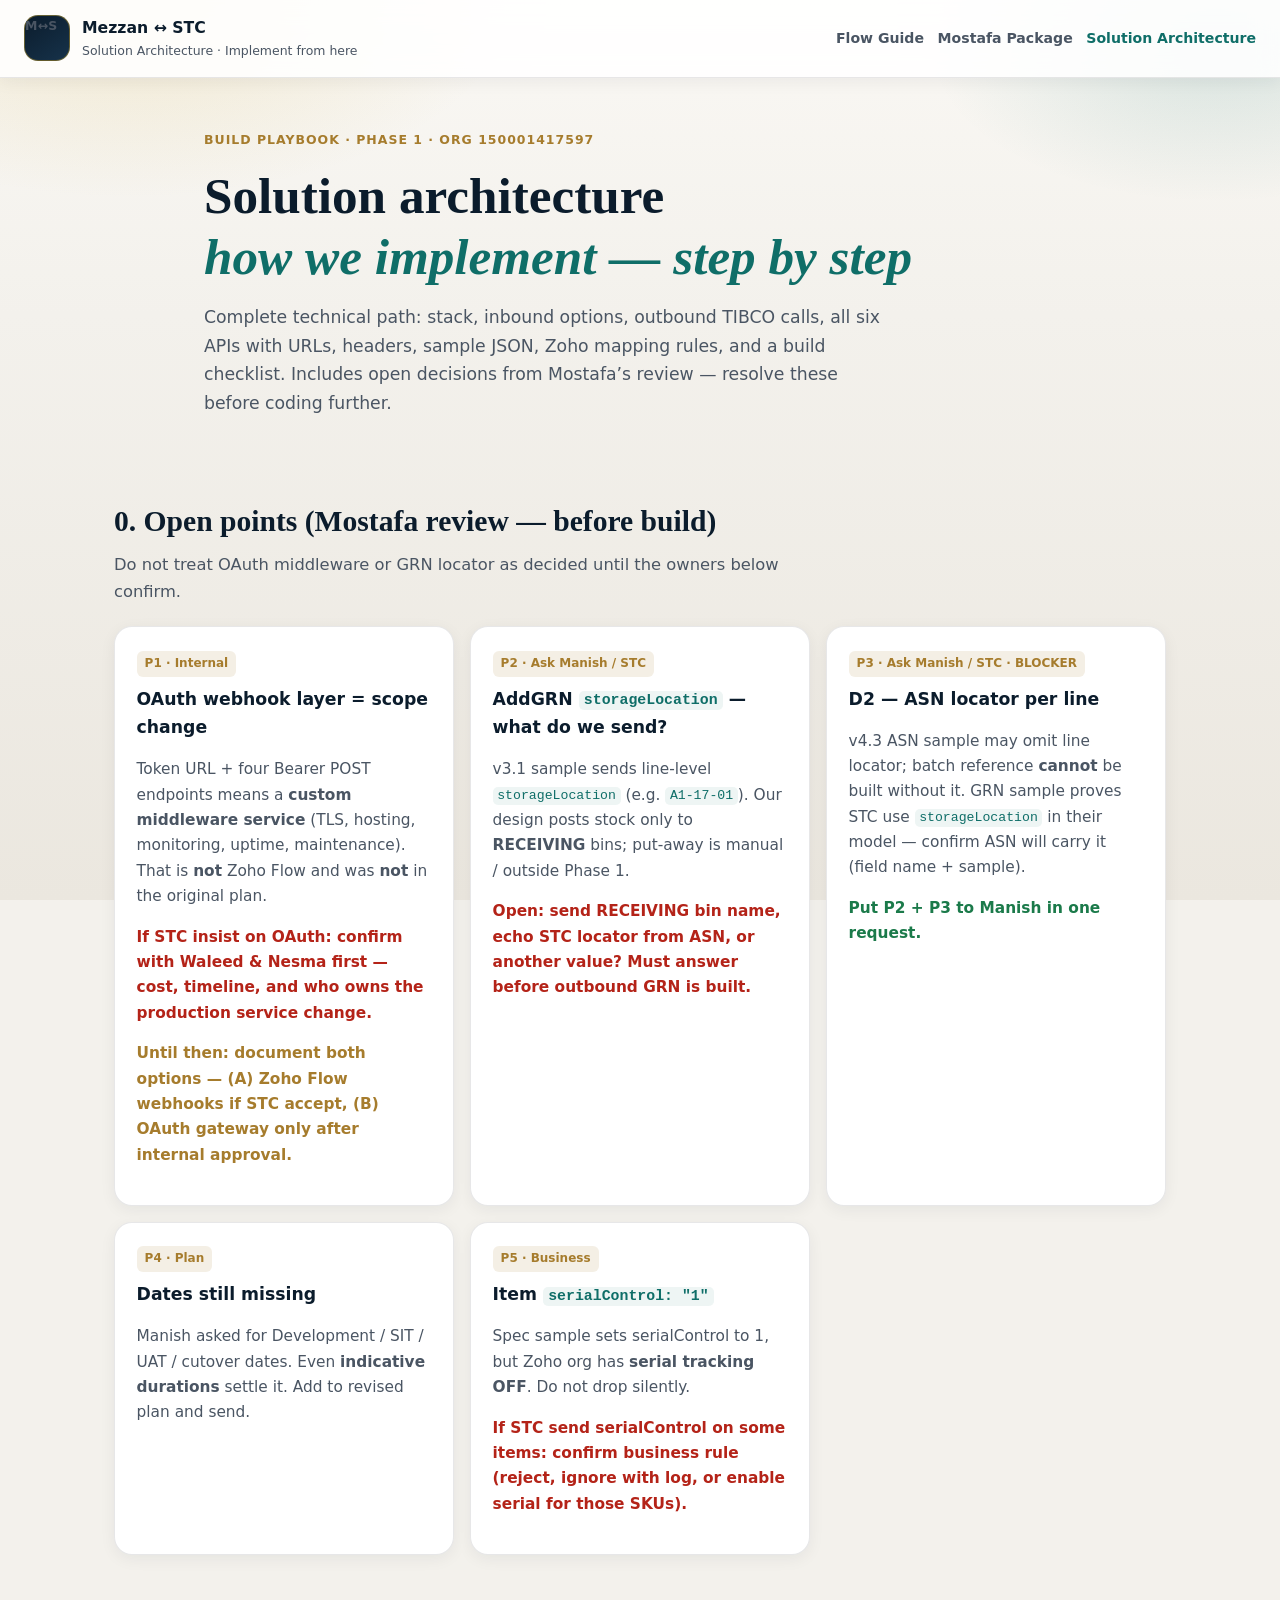
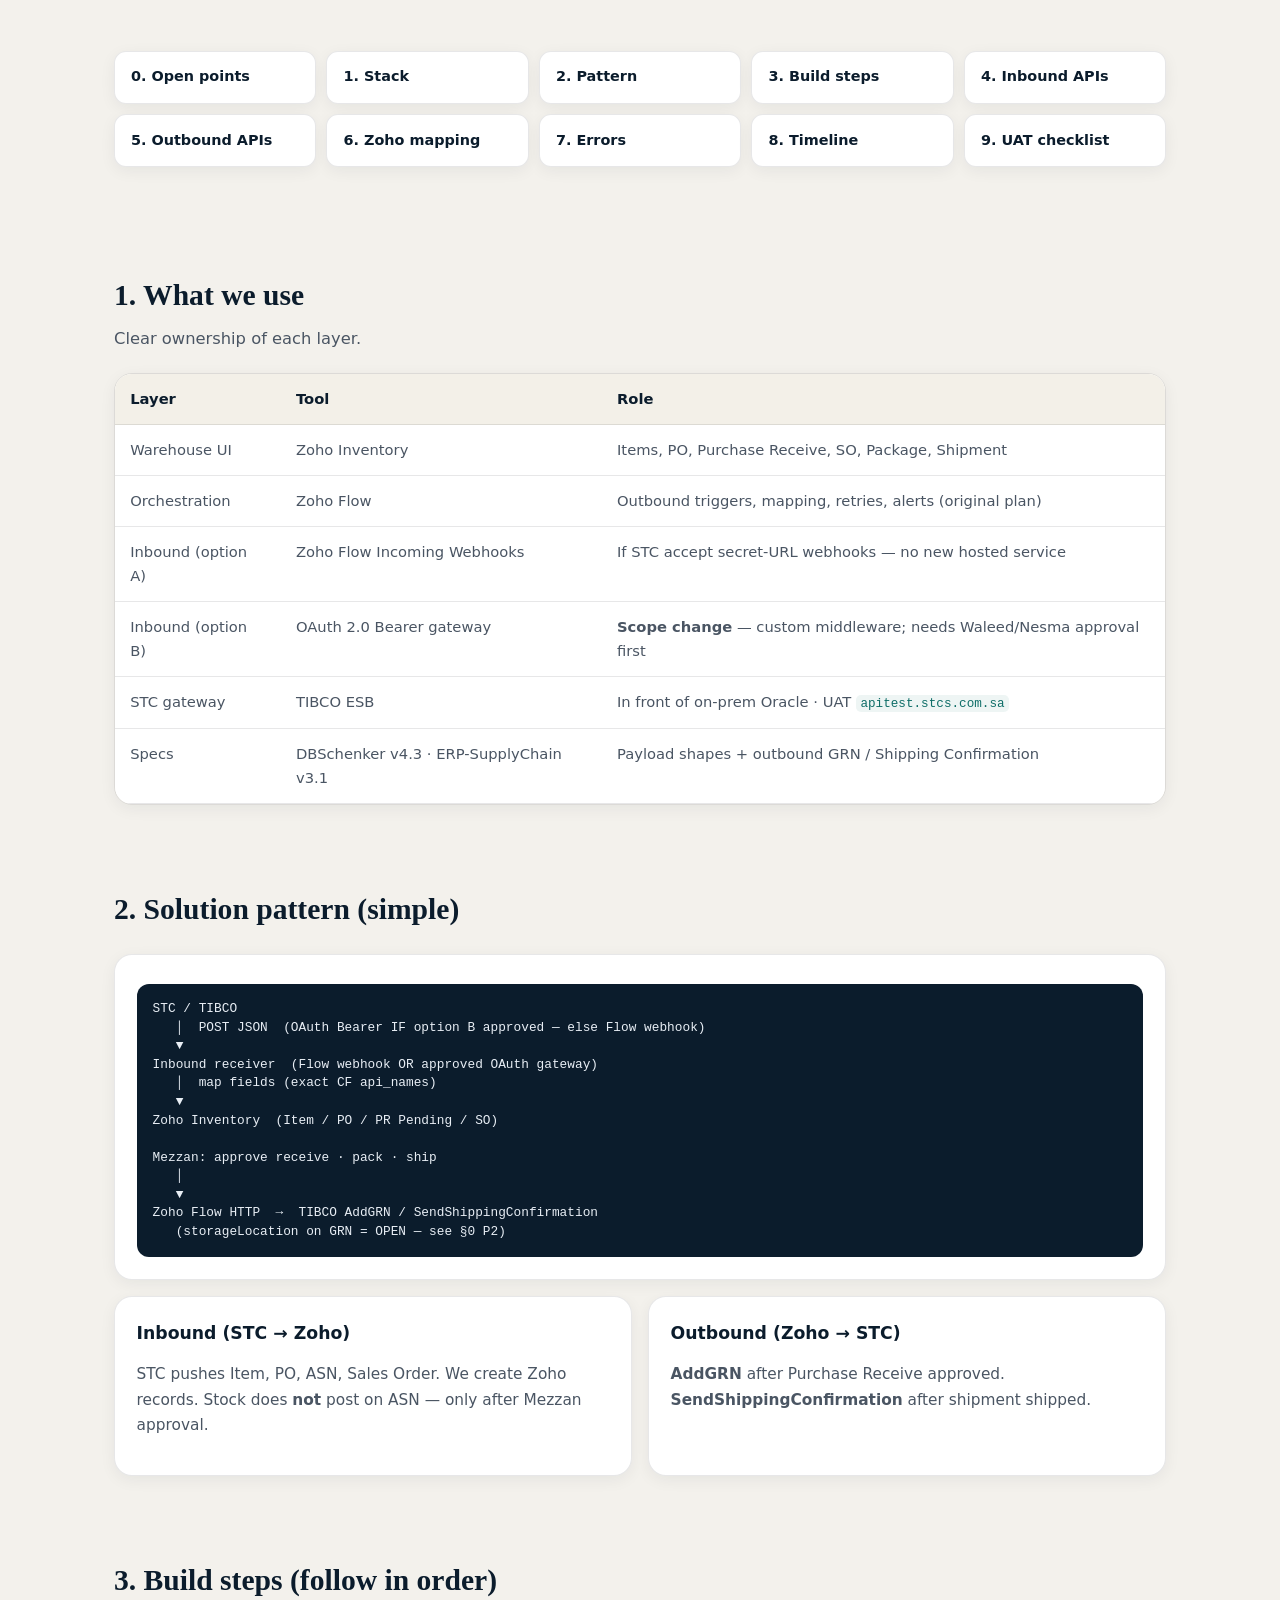
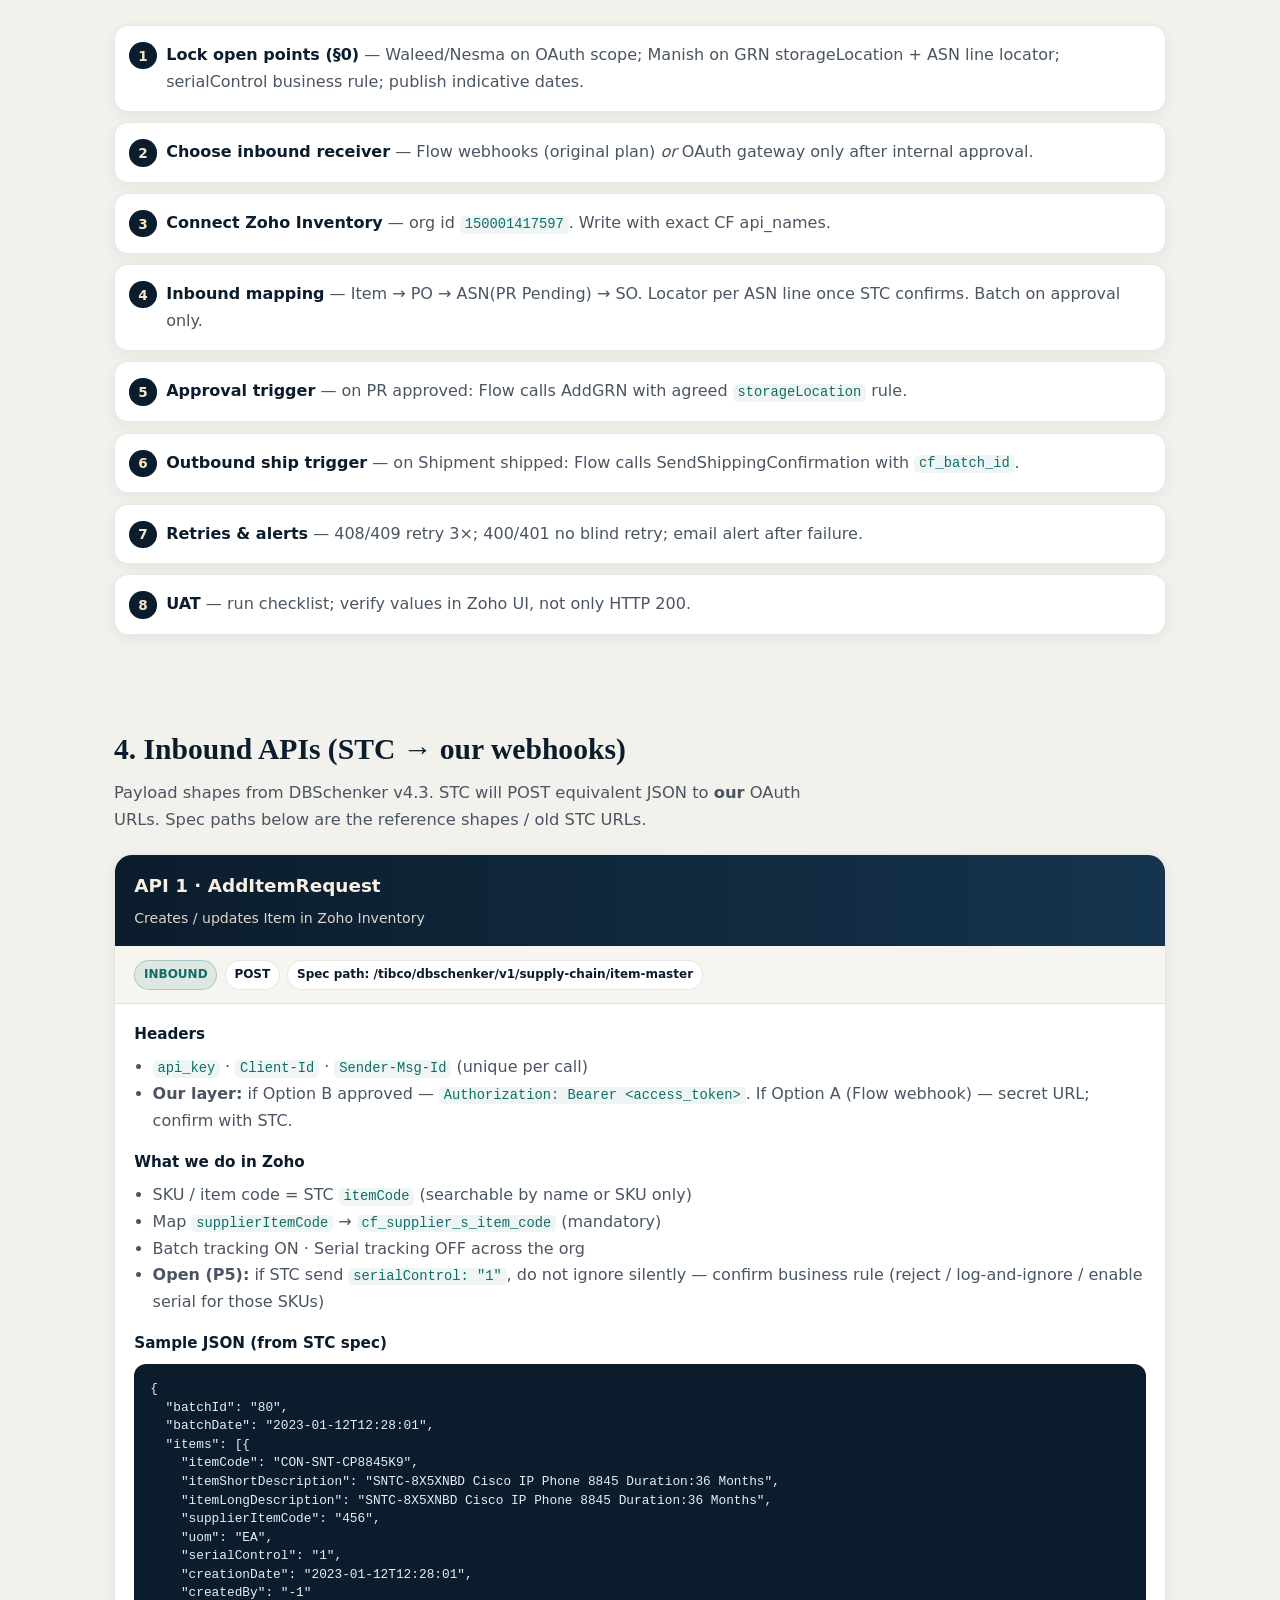
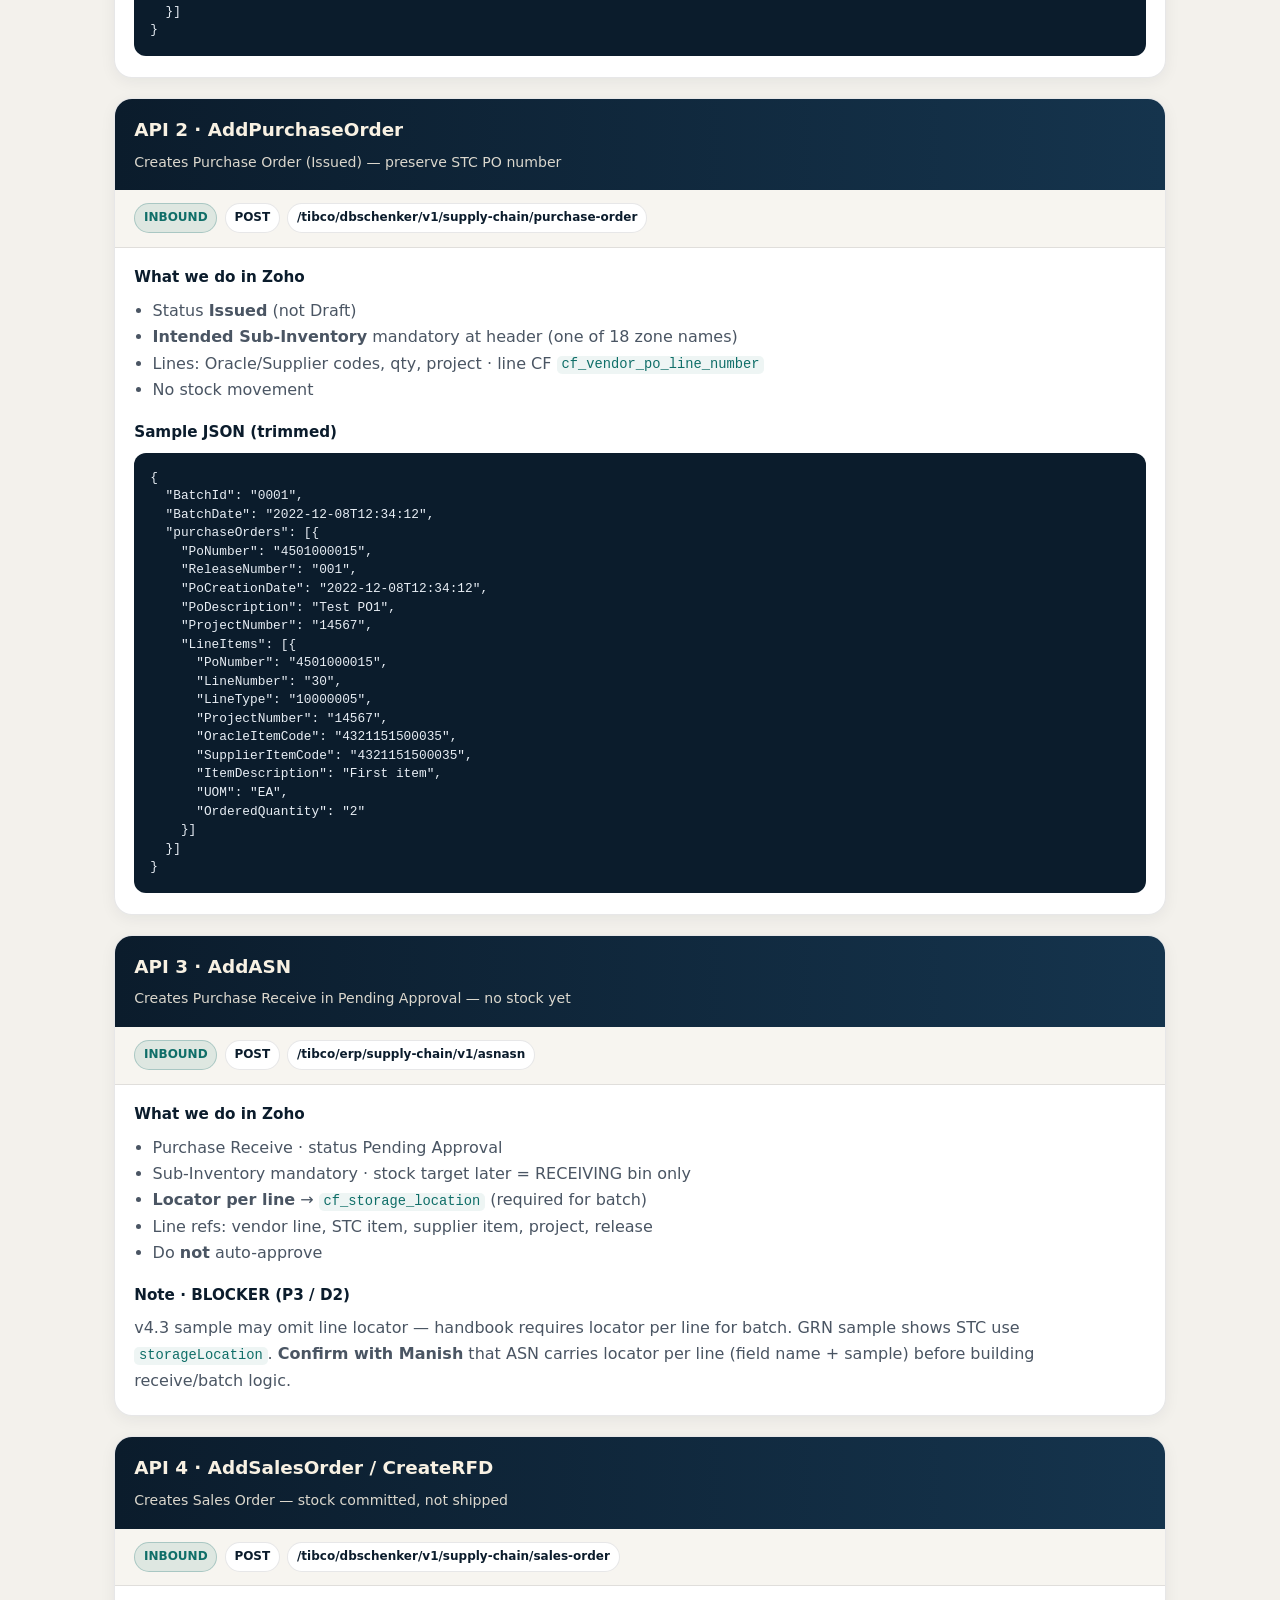
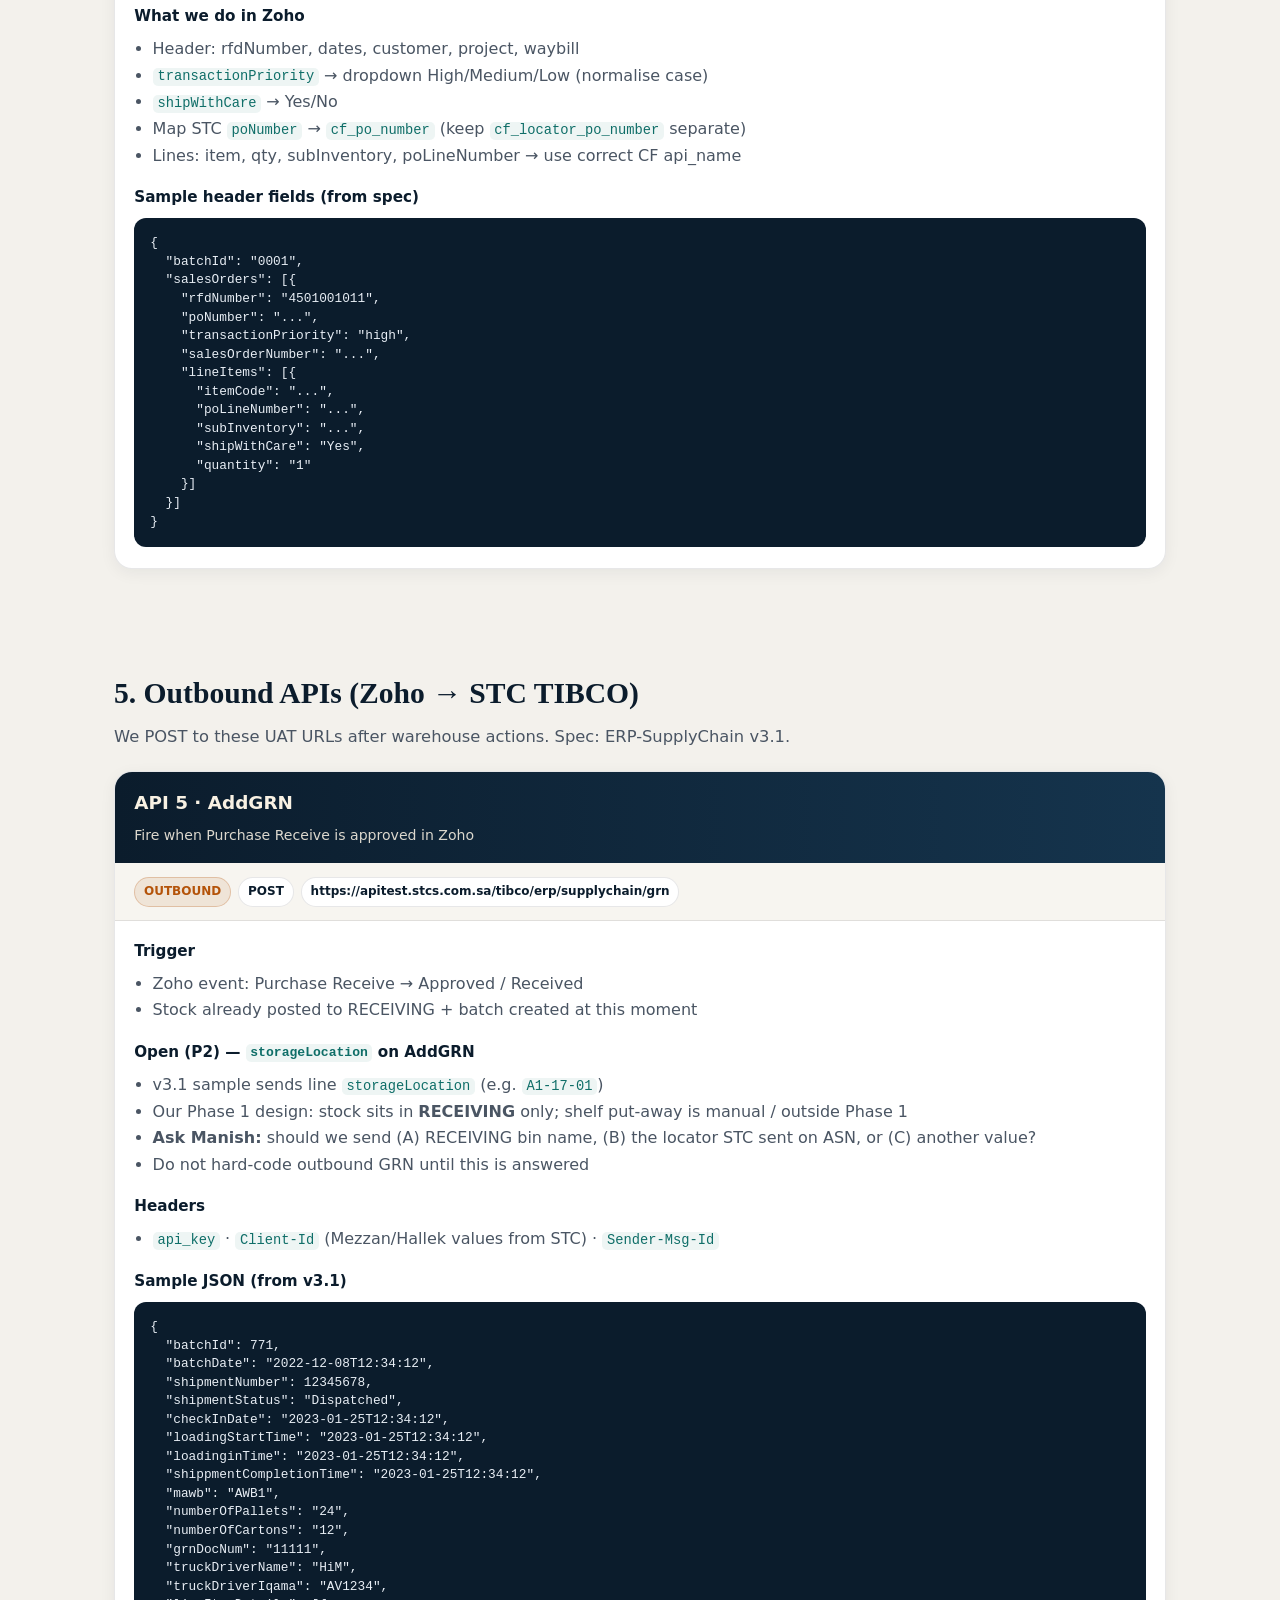
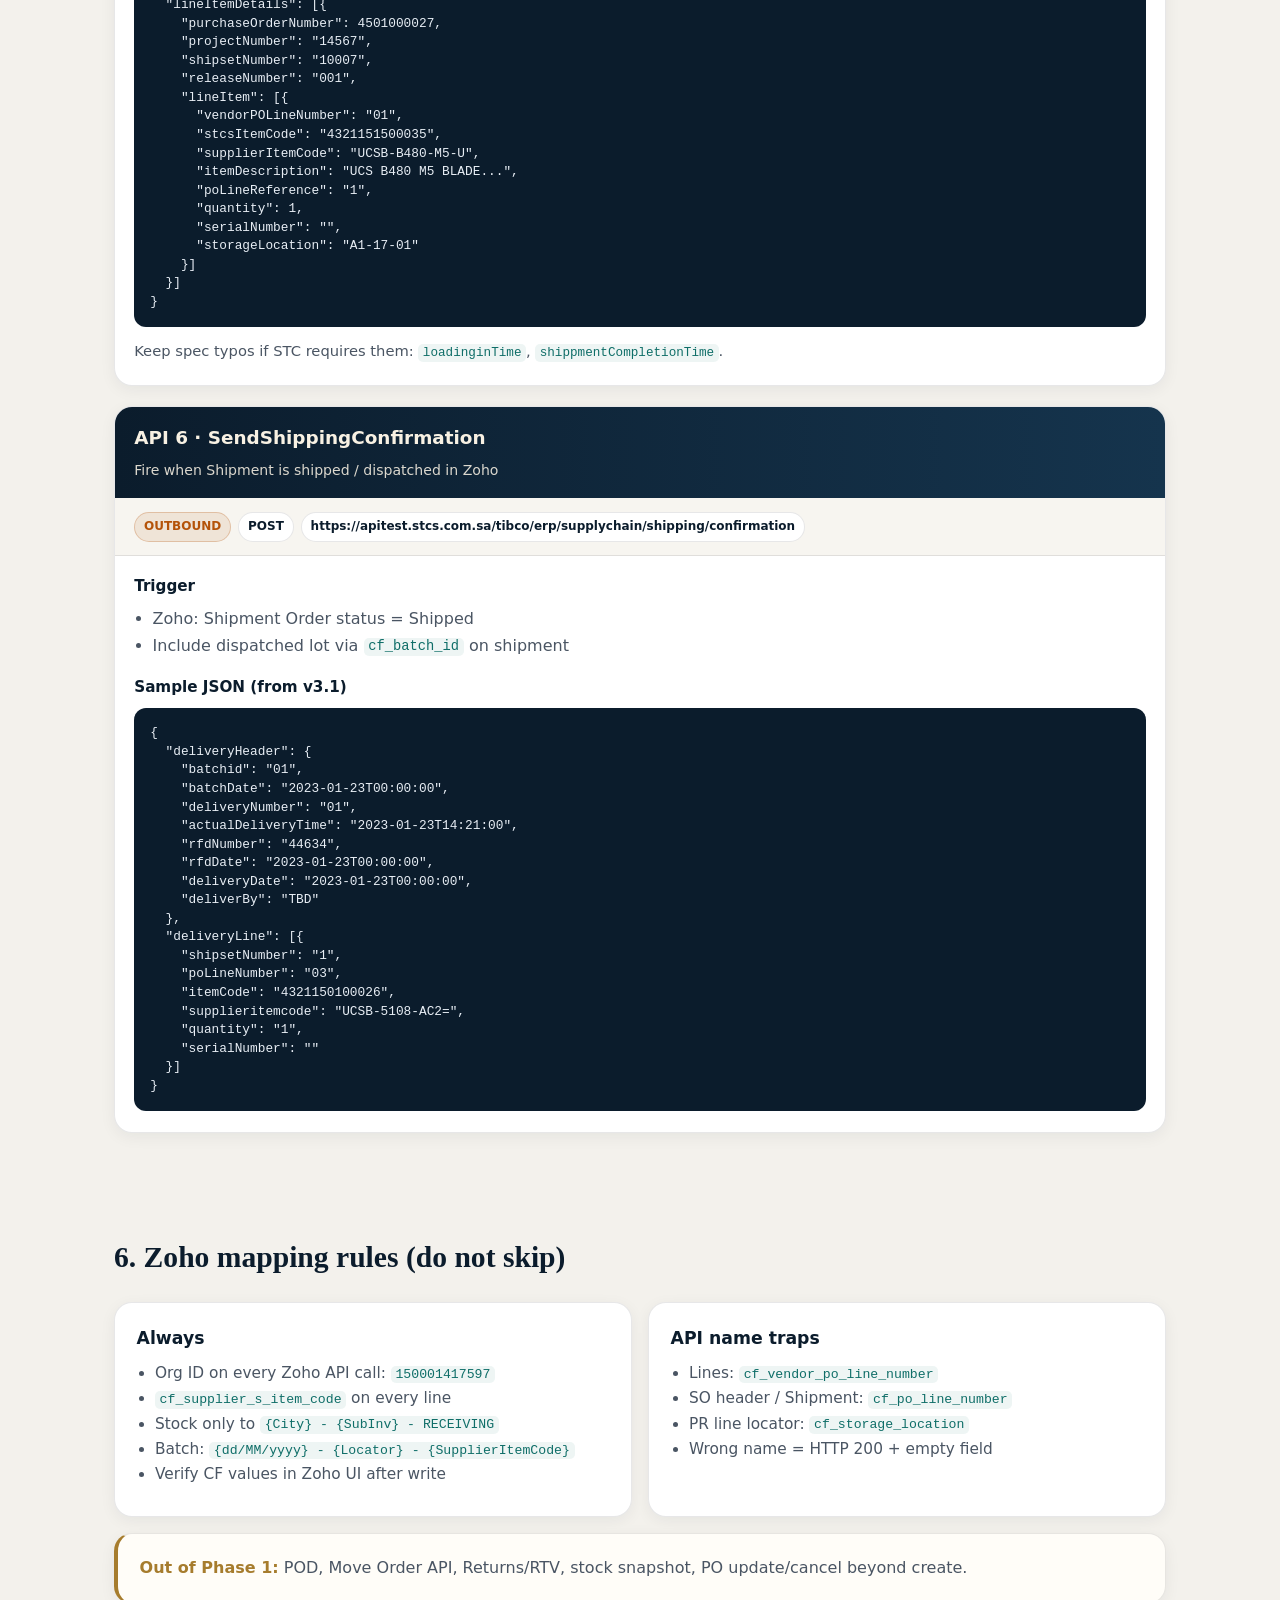
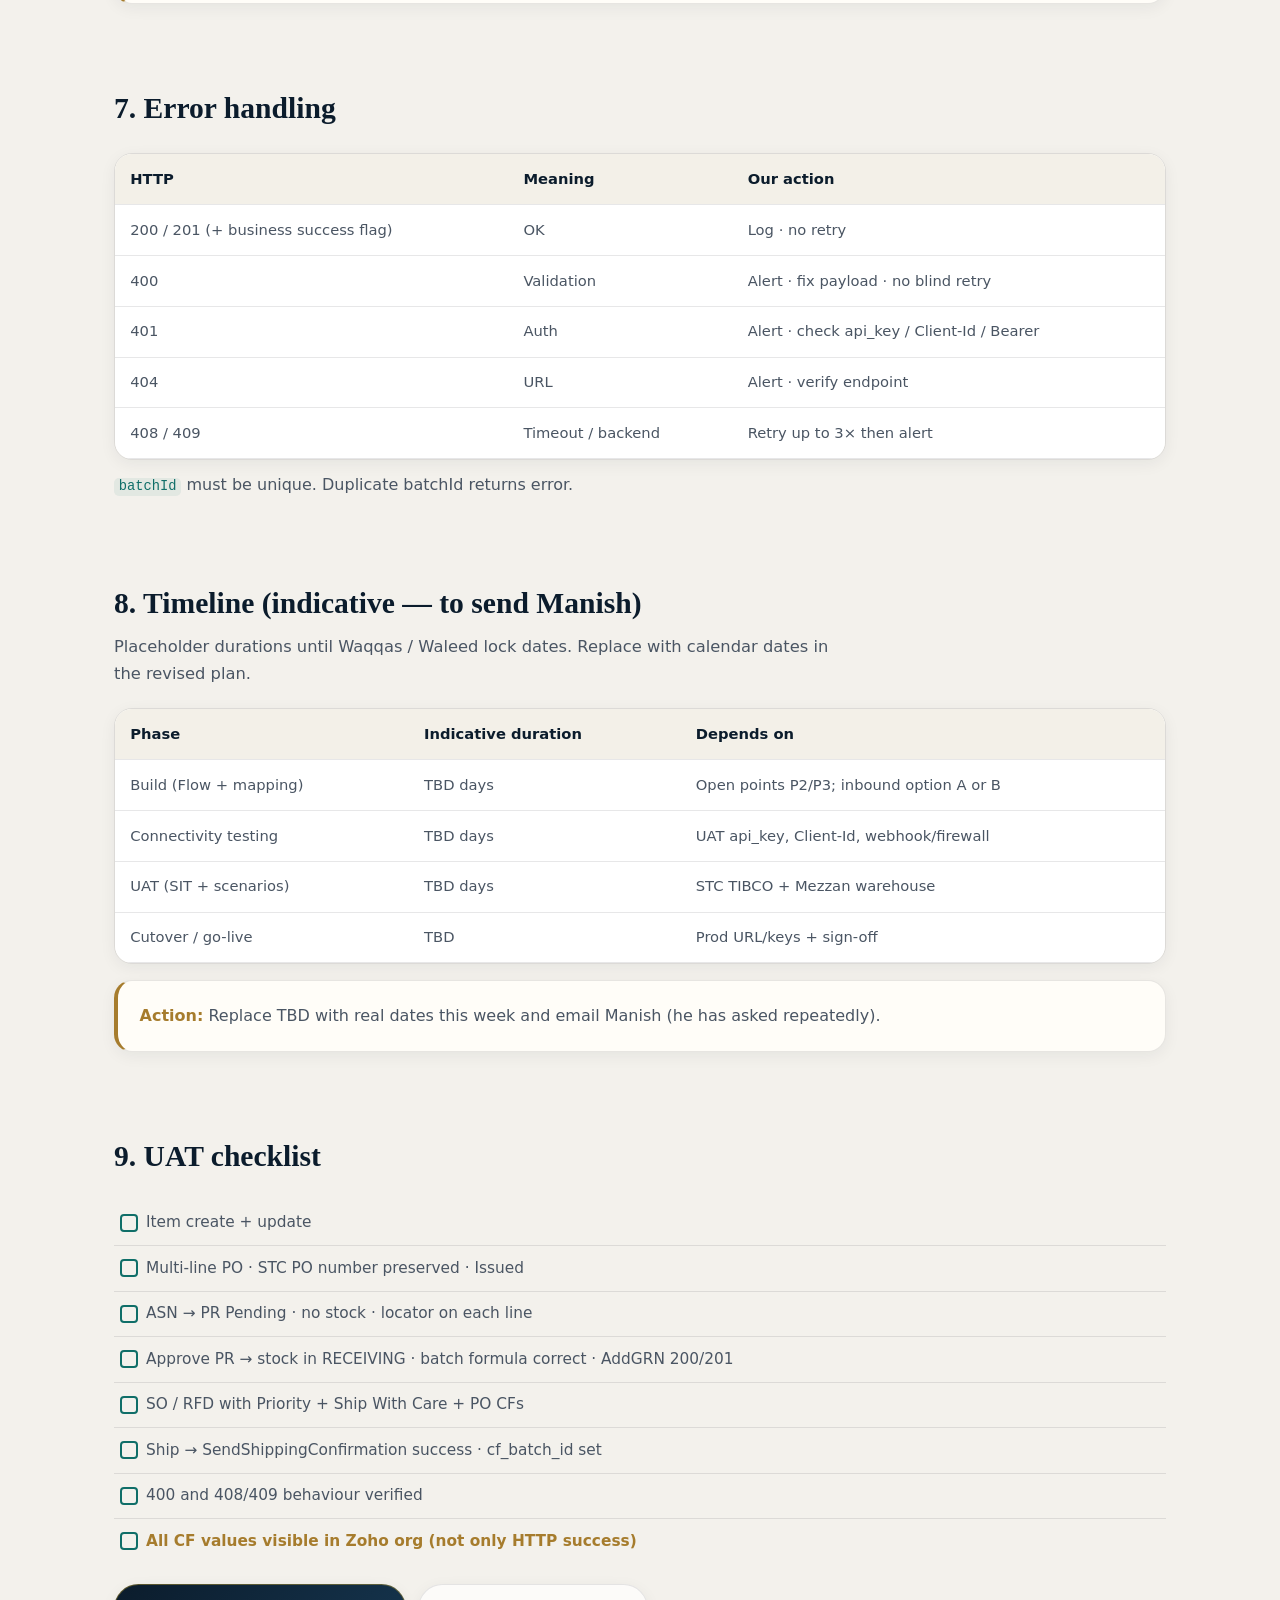
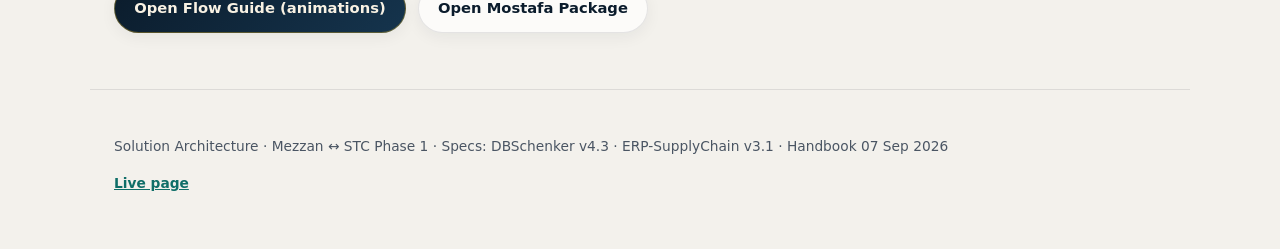
==== commit b952f513: "Document Mostafa review open points on architecture (OAuth scope, GRN locator, D2, dates, serial). K" ====
--- a/architecture.html
+++ b/architecture.html
@@ -30,13 +30,53 @@
       <p class="eyebrow">Build playbook · Phase 1 · Org 150001417597</p>
       <h1>Solution architecture<br /><em>how we implement — step by step</em></h1>
       <p class="lede">
-        Complete technical path: stack, inbound OAuth webhooks, outbound TIBCO calls, all six APIs with URLs,
-        headers, sample JSON, Zoho mapping rules, and a build checklist you can follow line by line.
+        Complete technical path: stack, inbound options, outbound TIBCO calls, all six APIs with URLs,
+        headers, sample JSON, Zoho mapping rules, and a build checklist. Includes open decisions from Mostafa’s review — resolve these before coding further.
       </p>
+    </section>
+
+    <section class="panel" id="open-points">
+      <div class="section-head">
+        <h2>0. Open points (Mostafa review — before build)</h2>
+        <p>Do not treat OAuth middleware or GRN locator as decided until the owners below confirm.</p>
+      </div>
+      <div class="cards two">
+        <article class="card decision">
+          <span class="num">P1 · Internal</span>
+          <h3>OAuth webhook layer = scope change</h3>
+          <p>Token URL + four Bearer POST endpoints means a <strong>custom middleware service</strong> (TLS, hosting, monitoring, uptime, maintenance). That is <strong>not</strong> Zoho Flow and was <strong>not</strong> in the original plan.</p>
+          <p class="warn">If STC insist on OAuth: confirm with <strong>Waleed &amp; Nesma</strong> first — cost, timeline, and who owns the production service change.</p>
+          <p class="note">Until then: document both options — (A) Zoho Flow webhooks if STC accept, (B) OAuth gateway only after internal approval.</p>
+        </article>
+        <article class="card decision">
+          <span class="num">P2 · Ask Manish / STC</span>
+          <h3>AddGRN <code>storageLocation</code> — what do we send?</h3>
+          <p>v3.1 sample sends line-level <code>storageLocation</code> (e.g. <code>A1-17-01</code>). Our design posts stock only to <strong>RECEIVING</strong> bins; put-away is manual / outside Phase 1.</p>
+          <p class="warn">Open: send RECEIVING bin name, echo STC locator from ASN, or another value? <strong>Must answer before outbound GRN is built.</strong></p>
+        </article>
+        <article class="card decision">
+          <span class="num">P3 · Ask Manish / STC · BLOCKER</span>
+          <h3>D2 — ASN locator per line</h3>
+          <p>v4.3 ASN sample may omit line locator; batch reference <strong>cannot</strong> be built without it. GRN sample proves STC use <code>storageLocation</code> in their model — confirm ASN will carry it (field name + sample).</p>
+          <p class="rec">Put P2 + P3 to Manish in <strong>one request</strong>.</p>
+        </article>
+        <article class="card decision">
+          <span class="num">P4 · Plan</span>
+          <h3>Dates still missing</h3>
+          <p>Manish asked for Development / SIT / UAT / cutover dates. Even <strong>indicative durations</strong> settle it. Add to revised plan and send.</p>
+        </article>
+        <article class="card decision">
+          <span class="num">P5 · Business</span>
+          <h3>Item <code>serialControl: "1"</code></h3>
+          <p>Spec sample sets serialControl to 1, but Zoho org has <strong>serial tracking OFF</strong>. Do not drop silently.</p>
+          <p class="warn">If STC send serialControl on some items: confirm business rule (reject, ignore with log, or enable serial for those SKUs).</p>
+        </article>
+      </div>
     </section>
 
     <section class="panel">
       <nav class="arch-toc" aria-label="Architecture sections">
+        <a href="#open-points">0. Open points</a>
         <a href="#stack">1. Stack</a>
         <a href="#pattern">2. Pattern</a>
         <a href="#build">3. Build steps</a>
@@ -44,7 +84,8 @@
         <a href="#outbound-apis">5. Outbound APIs</a>
         <a href="#mapping">6. Zoho mapping</a>
         <a href="#errors">7. Errors</a>
-        <a href="#uat">8. UAT checklist</a>
+        <a href="#timeline">8. Timeline</a>
+        <a href="#uat">9. UAT checklist</a>
       </nav>
     </section>
 
@@ -60,8 +101,9 @@
           </thead>
           <tbody>
             <tr><td>Warehouse UI</td><td>Zoho Inventory</td><td>Items, PO, Purchase Receive, SO, Package, Shipment</td></tr>
-            <tr><td>Orchestration</td><td>Zoho Flow (+ optional API gateway)</td><td>Triggers, mapping, retries, alerts</td></tr>
-            <tr><td>Inbound security</td><td>OAuth 2.0 Bearer webhooks</td><td>STC posts to our secured URLs (not plain Flow URL / not raw Inventory URL)</td></tr>
+            <tr><td>Orchestration</td><td>Zoho Flow</td><td>Outbound triggers, mapping, retries, alerts (original plan)</td></tr>
+            <tr><td>Inbound (option A)</td><td>Zoho Flow Incoming Webhooks</td><td>If STC accept secret-URL webhooks — no new hosted service</td></tr>
+            <tr><td>Inbound (option B)</td><td>OAuth 2.0 Bearer gateway</td><td><strong>Scope change</strong> — custom middleware; needs Waleed/Nesma approval first</td></tr>
             <tr><td>STC gateway</td><td>TIBCO ESB</td><td>In front of on‑prem Oracle · UAT <code>apitest.stcs.com.sa</code></td></tr>
             <tr><td>Specs</td><td>DBSchenker v4.3 · ERP-SupplyChain v3.1</td><td>Payload shapes + outbound GRN / Shipping Confirmation</td></tr>
           </tbody>
@@ -75,17 +117,18 @@
       </div>
       <div class="arch-box">
         <pre class="json" style="background:#0b1c2c">STC / TIBCO
-   │  OAuth token + POST JSON
+   │  POST JSON  (OAuth Bearer IF option B approved — else Flow webhook)
    ▼
-Our webhook API  (Item / PO / ASN / SO)
-   │  validate Bearer → map fields
+Inbound receiver  (Flow webhook OR approved OAuth gateway)
+   │  map fields (exact CF api_names)
    ▼
-Zoho Inventory  (create / update records)
-
-Mezzan works in Zoho (approve receive · pack · ship)
+Zoho Inventory  (Item / PO / PR Pending / SO)
+
+Mezzan: approve receive · pack · ship
    │
    ▼
-Zoho Flow HTTP  →  TIBCO AddGRN / SendShippingConfirmation</pre>
+Zoho Flow HTTP  →  TIBCO AddGRN / SendShippingConfirmation
+   (storageLocation on GRN = OPEN — see §0 P2)</pre>
       </div>
       <div class="cards two" style="margin-top:1rem">
         <article class="card">
@@ -104,11 +147,11 @@
         <h2>3. Build steps (follow in order)</h2>
       </div>
       <ol class="step-build">
-        <li><strong>Lock STC answers</strong> — UAT api_key + Client-Id, webhook push yes, firewall allowlist, OAuth client credentials, Section 8 decisions (SO PO field, ASN line locator, Priority/Ship With Care enums).</li>
-        <li><strong>Create OAuth webhook layer</strong> — token URL + 4 POST endpoints. Validate Bearer. Return clear 401/400.</li>
-        <li><strong>Connect Zoho Inventory</strong> — server OAuth / connection with org id <code>150001417597</code>. Write Items, POs, PRs, SOs with exact CF api_names.</li>
-        <li><strong>Inbound mapping</strong> — implement Item → PO → ASN(PR Pending) → SO using rules below. Locator per ASN line. Batch only on approval.</li>
-        <li><strong>Approval trigger</strong> — on Purchase Receive approved: post stock logic already in Zoho; Flow calls AddGRN.</li>
+        <li><strong>Lock open points (§0)</strong> — Waleed/Nesma on OAuth scope; Manish on GRN storageLocation + ASN line locator; serialControl business rule; publish indicative dates.</li>
+        <li><strong>Choose inbound receiver</strong> — Flow webhooks (original plan) <em>or</em> OAuth gateway only after internal approval.</li>
+        <li><strong>Connect Zoho Inventory</strong> — org id <code>150001417597</code>. Write with exact CF api_names.</li>
+        <li><strong>Inbound mapping</strong> — Item → PO → ASN(PR Pending) → SO. Locator per ASN line once STC confirms. Batch on approval only.</li>
+        <li><strong>Approval trigger</strong> — on PR approved: Flow calls AddGRN with agreed <code>storageLocation</code> rule.</li>
         <li><strong>Outbound ship trigger</strong> — on Shipment shipped: Flow calls SendShippingConfirmation with <code>cf_batch_id</code>.</li>
         <li><strong>Retries &amp; alerts</strong> — 408/409 retry 3×; 400/401 no blind retry; email alert after failure.</li>
         <li><strong>UAT</strong> — run checklist; verify values in Zoho UI, not only HTTP 200.</li>
@@ -136,13 +179,14 @@
           <h4>Headers</h4>
           <ul>
             <li><code>api_key</code> · <code>Client-Id</code> · <code>Sender-Msg-Id</code> (unique per call)</li>
-            <li>Our layer also requires <code>Authorization: Bearer &lt;access_token&gt;</code></li>
+            <li><strong>Our layer:</strong> if Option B approved — <code>Authorization: Bearer &lt;access_token&gt;</code>. If Option A (Flow webhook) — secret URL; confirm with STC.</li>
           </ul>
           <h4>What we do in Zoho</h4>
           <ul>
             <li>SKU / item code = STC <code>itemCode</code> (searchable by name or SKU only)</li>
             <li>Map <code>supplierItemCode</code> → <code>cf_supplier_s_item_code</code> (mandatory)</li>
-            <li>Batch tracking ON · Serial OFF — ignore serial mapping</li>
+            <li>Batch tracking ON · Serial tracking OFF across the org</li>
+            <li><strong>Open (P5):</strong> if STC send <code>serialControl: "1"</code>, do not ignore silently — confirm business rule (reject / log-and-ignore / enable serial for those SKUs)</li>
           </ul>
           <h4>Sample JSON (from STC spec)</h4>
           <pre class="json">{
@@ -227,8 +271,8 @@
             <li>Line refs: vendor line, STC item, supplier item, project, release</li>
             <li>Do <strong>not</strong> auto-approve</li>
           </ul>
-          <h4>Note</h4>
-          <p style="color:var(--muted);margin:0">v4.3 sample may omit line locator — Mostafa/handbook require STC to send it. Confirm in Section 8 / STC new API doc.</p>
+          <h4>Note · BLOCKER (P3 / D2)</h4>
+          <p style="color:var(--muted);margin:0">v4.3 sample may omit line locator — handbook requires locator per line for batch. GRN sample shows STC use <code>storageLocation</code>. <strong>Confirm with Manish</strong> that ASN carries locator per line (field name + sample) before building receive/batch logic.</p>
         </div>
       </article>
 
@@ -294,6 +338,13 @@
           <ul>
             <li>Zoho event: Purchase Receive → Approved / Received</li>
             <li>Stock already posted to RECEIVING + batch created at this moment</li>
+          </ul>
+          <h4>Open (P2) — <code>storageLocation</code> on AddGRN</h4>
+          <ul>
+            <li>v3.1 sample sends line <code>storageLocation</code> (e.g. <code>A1-17-01</code>)</li>
+            <li>Our Phase 1 design: stock sits in <strong>RECEIVING</strong> only; shelf put-away is manual / outside Phase 1</li>
+            <li><strong>Ask Manish:</strong> should we send (A) RECEIVING bin name, (B) the locator STC sent on ASN, or (C) another value?</li>
+            <li>Do not hard-code outbound GRN until this is answered</li>
           </ul>
           <h4>Headers</h4>
           <ul>
@@ -428,9 +479,32 @@
       <p style="color:var(--muted);margin:0.75rem 0 0"><code>batchId</code> must be unique. Duplicate batchId returns error.</p>
     </section>
 
+    <section class="panel" id="timeline">
+      <div class="section-head">
+        <h2>8. Timeline (indicative — to send Manish)</h2>
+        <p>Placeholder durations until Waqqas / Waleed lock dates. Replace with calendar dates in the revised plan.</p>
+      </div>
+      <div class="table-wrap">
+        <table>
+          <thead>
+            <tr><th>Phase</th><th>Indicative duration</th><th>Depends on</th></tr>
+          </thead>
+          <tbody>
+            <tr><td>Build (Flow + mapping)</td><td>TBD days</td><td>Open points P2/P3; inbound option A or B</td></tr>
+            <tr><td>Connectivity testing</td><td>TBD days</td><td>UAT api_key, Client-Id, webhook/firewall</td></tr>
+            <tr><td>UAT (SIT + scenarios)</td><td>TBD days</td><td>STC TIBCO + Mezzan warehouse</td></tr>
+            <tr><td>Cutover / go-live</td><td>TBD</td><td>Prod URL/keys + sign-off</td></tr>
+          </tbody>
+        </table>
+      </div>
+      <div class="callout">
+        <strong>Action:</strong> Replace TBD with real dates this week and email Manish (he has asked repeatedly).
+      </div>
+    </section>
+
     <section class="panel" id="uat">
       <div class="section-head">
-        <h2>8. UAT checklist</h2>
+        <h2>9. UAT checklist</h2>
       </div>
       <ul class="checks">
         <li>Item create + update</li>
